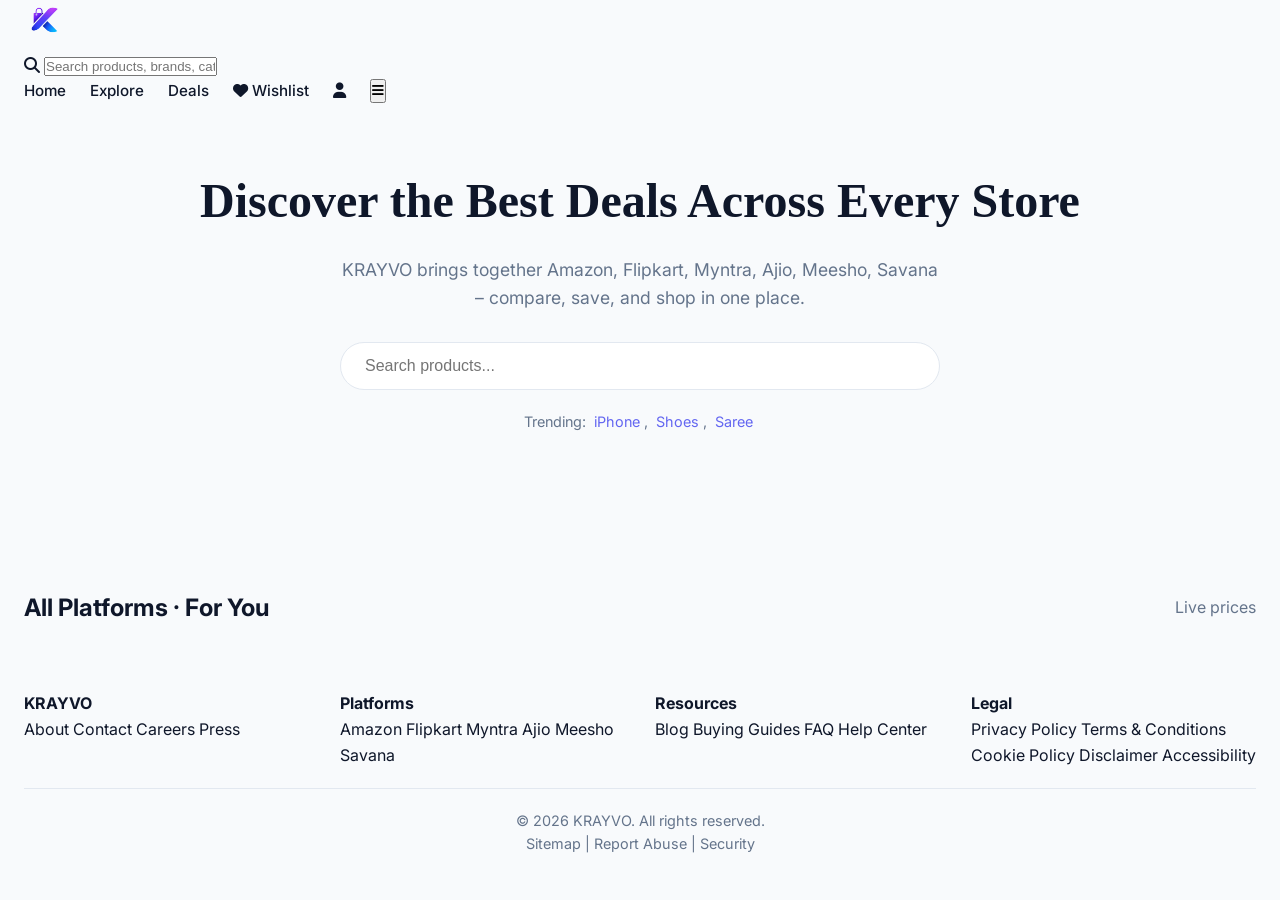
==== index.html @ 579f1875 "Update index.html" ====
<!DOCTYPE html>
<html lang="en">
<head>
  <meta charset="UTF-8">
  <meta name="viewport" content="width=device-width, initial-scale=1.0">
  <title>KRAYVO – Discover Across Marketplaces</title>
  <meta name="description" content="KRAYVO – Premium multi-platform shopping discovery. Compare prices from Amazon, Flipkart, Myntra, Ajio, Meesho, Savana and more.">
  
  <!-- Open Graph -->
  <meta property="og:title" content="KRAYVO – Discover Across Marketplaces">
  <meta property="og:description" content="Shop from top Indian platforms in one place. Find deals, compare, and save.">
  <meta property="og:image" content="https://your-github-username.github.io/krayvo/images/krayvo-logo.jpg">
  <meta property="og:url" content="https://your-github-username.github.io/krayvo/">
  <meta name="twitter:card" content="summary_large_image">

  <!-- Canonical -->
  <link rel="canonical" href="https://your-github-username.github.io/krayvo/">

  <!-- Schema.org JSON-LD -->
  <script type="application/ld+json">
  {
    "@context": "https://schema.org",
    "@type": "WebSite",
    "name": "KRAYVO",
    "url": "https://your-github-username.github.io/krayvo/",
    "potentialAction": {
      "@type": "SearchAction",
      "target": "https://your-github-username.github.io/krayvo/search?q={search_term_string}",
      "query-input": "required name=search_term_string"
    }
  }
  </script>
  <script type="application/ld+json">
  {
    "@context": "https://schema.org",
    "@type": "Organization",
    "name": "KRAYVO",
    "logo": "https://your-github-username.github.io/krayvo/images/krayvo-logo.png",
    "url": "https://your-github-username.github.io/krayvo/"
  }
  </script>

  <!-- Fonts & Icons -->
  <link rel="preconnect" href="https://fonts.googleapis.com">
  <link href="https://fonts.googleapis.com/css2?family=Inter:wght@300;400;500;600;700;800&display=swap" rel="stylesheet">
  <link rel="stylesheet" href="https://cdnjs.cloudflare.com/ajax/libs/font-awesome/6.4.0/css/all.min.css">
  
  <!-- Main CSS -->
  <link rel="stylesheet" href="css/style.css">
</head>
<body>

<header>
  <div class="container header-inner">
    <div class="logo">
      <a href="/"><img src="images/krayvo-logo.png" alt="KRAYVO" height="40"></a>
    </div>
    <div class="search-bar">
      <i class="fas fa-search"></i>
      <input type="text" id="globalSearch" placeholder="Search products, brands, categories..." oninput="handleSearch()">
    </div>
    <div class="nav-links">
      <a href="/">Home</a>
      <a href="explore.html">Explore</a>
      <a href="deals.html">Deals</a>
      <a href="wishlist.html"><i class="fas fa-heart"></i> Wishlist</a>
      <a href="profile.html"><i class="fas fa-user"></i></a>
      <button class="mobile-menu-btn"><i class="fas fa-bars"></i></button>
    </div>
  </div>
</header>

<main class="container">
  <!-- Hero -->
  <section class="hero">
    <h1>Discover the Best Deals Across Every Store</h1>
    <p>KRAYVO brings together Amazon, Flipkart, Myntra, Ajio, Meesho, Savana – compare, save, and shop in one place.</p>
    <div class="search-wrapper">
      <input type="text" id="heroSearch" placeholder="Search products..." oninput="document.getElementById('globalSearch').value=this.value; handleSearch();">
    </div>
    <div class="trending-searches">
      <span>Trending: </span>
      <a onclick="setSearch('iPhone')">iPhone</a>,
      <a onclick="setSearch('Shoes')">Shoes</a>,
      <a onclick="setSearch('Saree')">Saree</a>
    </div>
  </section>

  <!-- Filters -->
  <div class="filters-section">
    <div class="platform-filters" id="platformFilters"></div>
  </div>
  <div class="filters-section">
    <div class="category-filters" id="categoryFilters"></div>
  </div>

  <!-- Products Header -->
  <div style="display:flex; justify-content:space-between; align-items:center; margin-bottom:16px;">
    <h2 id="sectionTitle">All Platforms · For You</h2>
    <span style="color:var(--text-muted);">Live prices</span>
  </div>

  <!-- Content Area -->
  <div class="content-area">
    <div class="product-grid" id="productGrid"></div>
    <div id="platformDisplayContainer" style="display:none;"></div>
  </div>
</main>

<footer>
  <div class="container">
    <div class="footer-grid">
      <div>
        <h4>KRAYVO</h4>
        <a href="about.html">About</a>
        <a href="contact.html">Contact</a>
        <a href="careers.html">Careers</a>
        <a href="press.html">Press</a>
      </div>
      <div>
        <h4>Platforms</h4>
        <a href="https://amazon.in" target="_blank">Amazon</a>
        <a href="https://flipkart.com" target="_blank">Flipkart</a>
        <a href="https://myntra.com" target="_blank">Myntra</a>
        <a href="https://ajio.com" target="_blank">Ajio</a>
        <a href="https://meesho.com" target="_blank">Meesho</a>
        <a href="https://savana.com" target="_blank">Savana</a>
      </div>
      <div>
        <h4>Resources</h4>
        <a href="blog.html">Blog</a>
        <a href="guides.html">Buying Guides</a>
        <a href="faq.html">FAQ</a>
        <a href="help.html">Help Center</a>
      </div>
      <div>
        <h4>Legal</h4>
        <a href="privacy-policy.html">Privacy Policy</a>
        <a href="terms.html">Terms & Conditions</a>
        <a href="cookie-policy.html">Cookie Policy</a>
        <a href="disclaimer.html">Disclaimer</a>
        <a href="accessibility.html">Accessibility</a>
      </div>
    </div>
    <div class="footer-bottom">
      <p>© 2026 KRAYVO. All rights reserved.</p>
      <p>
        <a href="sitemap.html">Sitemap</a> |
        <a href="report-abuse.html">Report Abuse</a> |
        <a href="security.html">Security</a>
      </p>
    </div>
  </div>
</footer>

<script src="js/script.js"></script>
</body>
</html>
---- css/style.css ----
/* Modern CSS Reset & Theme Variables */
* { margin:0; padding:0; box-sizing:border-box; }
:root {
  --font-sans: 'Inter', sans-serif;
  --font-display: 'Playfair Display', serif;
  --primary: #6366f1;
  --primary-dark: #4f46e5;
  --bg: #f8fafc;
  --card: #ffffff;
  --text: #0f172a;
  --text-muted: #64748b;
  --border: #e2e8f0;
  --success: #10b981;
  --danger: #ef4444;
  --radius: 20px;
  --shadow: 0 4px 20px rgba(0,0,0,0.05);
  --glass-bg: rgba(255,255,255,0.7);
  --glass-border: rgba(255,255,255,0.3);
  --transition: all 0.3s ease;
}
[data-theme="dark"] {
  --bg: #0f172a;
  --card: #1e293b;
  --text: #f1f5f9;
  --text-muted: #94a3b8;
  --border: #334155;
  --shadow: 0 4px 20px rgba(0,0,0,0.3);
  --glass-bg: rgba(30,41,59,0.7);
  --glass-border: rgba(51,65,85,0.5);
}
body {
  font-family: var(--font-sans);
  background: var(--bg);
  color: var(--text);
  transition: var(--transition);
  line-height: 1.6;
  -webkit-font-smoothing: antialiased;
}
.container { max-width: 1400px; margin: 0 auto; padding: 0 24px; }
a { color: inherit; text-decoration: none; }
/* ========== NAVBAR ========== */
.navbar {
  background: var(--glass-bg);
  backdrop-filter: blur(12px);
  -webkit-backdrop-filter: blur(12px);
  border-bottom: 1px solid var(--glass-border);
  position: sticky; top: 0; z-index: 100;
  transition: var(--transition);
}
.nav-inner {
  display: flex; align-items: center; justify-content: space-between;
  padding: 12px 0;
}
.logo {
  font-family: var(--font-display);
  font-size: 1.8rem; font-weight: 700;
  color: var(--primary); text-decoration: none;
  letter-spacing: -0.5px;
}
.nav-links { display: flex; gap: 24px; }
.nav-links a {
  text-decoration: none; color: var(--text);
  font-weight: 500; transition: color 0.2s;
  font-size: 0.95rem;
}
.nav-links a:hover { color: var(--primary); }
.nav-icons { display: flex; gap: 12px; align-items: center; }
.theme-toggle, .menu-toggle {
  background: none; border: none; font-size: 1.2rem; cursor: pointer;
  color: var(--text); padding: 6px;
  border-radius: 8px; transition: var(--transition);
}
.theme-toggle:hover, .menu-toggle:hover { background: var(--border); }
.badge {
  background: var(--danger); color: white;
  border-radius: 20px; padding: 2px 6px; font-size: 0.65rem;
  position: relative; top: -8px; left: -4px;
}
/* Mobile Menu */
.menu-toggle { display: none; }
@media (max-width: 768px) {
  .nav-links {
    display: none; position: absolute; top: 100%; left: 0; right: 0;
    background: var(--card); flex-direction: column; padding: 20px;
    border-bottom: 1px solid var(--border);
  }
  .nav-links.open { display: flex; }
  .menu-toggle { display: block; }
}
/* ========== FOOTER ========== */
.site-footer {
  background: var(--card); border-top: 1px solid var(--border);
  padding: 40px 0 20px; margin-top: 60px;
}
.footer-grid {
  display: grid; grid-template-columns: repeat(auto-fit, minmax(200px, 1fr));
  gap: 30px; margin-bottom: 20px;
}
.footer-col h4 { margin-bottom: 12px; font-family: var(--font-display); font-weight: 600; }
.footer-col a { display: block; color: var(--text-muted); text-decoration: none; margin: 6px 0; transition: color 0.2s; }
.footer-col a:hover { color: var(--primary); }
.social-icons { display: flex; gap: 12px; }
.social-icons a { font-size: 1.2rem; color: var(--text-muted); transition: color 0.2s; }
.social-icons a:hover { color: var(--primary); }
.footer-bottom { text-align: center; color: var(--text-muted); padding-top: 20px; border-top: 1px solid var(--border); font-size: 0.9rem; }
/* ========== BUTTONS ========== */
.btn {
  display: inline-block; padding: 10px 24px; border-radius: 40px;
  font-weight: 600; text-decoration: none; border: none; cursor: pointer;
  transition: var(--transition); font-size: 0.95rem;
}
.btn-primary { background: var(--primary); color: white; }
.btn-primary:hover { background: var(--primary-dark); transform: translateY(-2px); box-shadow: 0 8px 20px rgba(99,102,241,0.3); }
.btn-outline { background: transparent; border: 1px solid var(--border); color: var(--text); }
.btn-outline:hover { border-color: var(--primary); color: var(--primary); }
.btn-sm { padding: 6px 16px; font-size: 0.85rem; }
/* ========== CARDS ========== */
.card {
  background: var(--glass-bg);
  backdrop-filter: blur(12px);
  border: 1px solid var(--glass-border);
  border-radius: var(--radius);
  padding: 24px;
  transition: var(--transition);
  box-shadow: var(--shadow);
}
.card:hover { transform: translateY(-4px); box-shadow: 0 12px 30px rgba(0,0,0,0.1); }
/* ========== PRODUCT GRID ========== */
.product-grid {
  display: grid;
  grid-template-columns: repeat(auto-fill, minmax(280px, 1fr));
  gap: 24px;
  margin: 24px 0 40px;
}
.product-card { position: relative; overflow: hidden; }
.product-card .product-img {
  position: relative;
  height: 220px;
  background: var(--bg);
  display: flex; align-items: center; justify-content: center;
  border-radius: var(--radius) var(--radius) 0 0;
  overflow: hidden;
}
.product-card .product-img img {
  width: 100%; height: 100%; object-fit: cover;
  transition: transform 0.3s;
}
.product-card:hover .product-img img { transform: scale(1.05); }
.platform-badge {
  position: absolute; top: 10px; left: 10px;
  background: rgba(0,0,0,0.7); color: white;
  padding: 4px 10px; border-radius: 20px;
  font-size: 0.7rem; font-weight: 600;
  display: flex; align-items: center; gap: 4px;
}
.wishlist-btn {
  position: absolute; top: 10px; right: 10px;
  background: var(--card); border-radius: 50%;
  width: 34px; height: 34px; border: none;
  display: flex; align-items: center; justify-content: center;
  cursor: pointer; color: var(--text-muted);
  transition: var(--transition);
}
.wishlist-btn:hover { background: #fee2e2; color: var(--danger); }
.product-info { padding: 14px; }
.product-info .brand { font-size: 0.7rem; color: var(--text-muted); text-transform: uppercase; }
.product-info .name {
  font-weight: 600; font-size: 1rem; margin: 6px 0;
  display: -webkit-box; -webkit-line-clamp: 2; -webkit-box-orient: vertical; overflow: hidden;
}
.price-row { display: flex; align-items: center; flex-wrap: wrap; gap: 8px; margin: 10px 0; }
.old-price { text-decoration: line-through; font-size: 0.85rem; color: var(--text-muted); }
.price { font-weight: 800; font-size: 1.2rem; color: var(--primary); }
.discount { background: var(--success); color: white; padding: 2px 8px; border-radius: 20px; font-size: 0.7rem; font-weight: 600; }
/* ========== FILTERS ========== */
.filters-section { margin: 30px 0 20px; }
.platform-filters, .category-filters {
  display: flex; flex-wrap: nowrap; overflow-x: auto;
  gap: 12px; margin-bottom: 16px; padding-bottom: 8px;
}
.filter-btn {
  flex: 0 0 auto;
  padding: 10px 24px;
  border-radius: 40px;
  background: var(--card);
  border: 1px solid var(--border);
  font-weight: 600;
  cursor: pointer;
  transition: var(--transition);
  display: flex; align-items: center; gap: 8px; white-space: nowrap;
  font-size: 0.9rem;
}
.filter-btn.active { background: var(--primary); color: white; border-color: var(--primary); }
.filter-btn:hover { border-color: var(--primary); }
/* ========== HERO ========== */
.hero { padding: 60px 0; text-align: center; }
.hero h1 { font-family: var(--font-display); font-size: 3rem; font-weight: 700; margin-bottom: 16px; }
.hero p { color: var(--text-muted); max-width: 600px; margin: 0 auto 30px; font-size: 1.1rem; }
.search-wrapper { max-width: 600px; margin: 0 auto; }
.search-wrapper input {
  width: 100%; padding: 14px 24px; border-radius: 60px;
  border: 1px solid var(--border); background: var(--card);
  color: var(--text); font-size: 1rem;
  outline: none; transition: var(--transition);
}
.search-wrapper input:focus { border-color: var(--primary); box-shadow: 0 0 0 3px rgba(99,102,241,0.2); }
.trending-searches { margin-top: 20px; color: var(--text-muted); font-size: 0.9rem; }
.trending-searches a { color: var(--primary); margin: 0 4px; cursor: pointer; }
.trending-searches a:hover { text-decoration: underline; }
/* ========== PAGE CONTENT (About, Privacy etc.) ========== */
.page-content { padding: 60px 0; }
.page-content h1 { font-family: var(--font-display); font-size: 2.5rem; margin-bottom: 20px; }
.page-content h2 { font-size: 1.5rem; margin: 30px 0 10px; }
.page-content p, .page-content li { color: var(--text-muted); margin-bottom: 12px; font-size: 1rem; line-height: 1.8; }
/* ========== TOAST ========== */
.toast {
  position: fixed; bottom: 20px; right: 20px;
  background: var(--success); color: white;
  padding: 12px 20px; border-radius: 40px;
  z-index: 1100; font-weight: 500;
  box-shadow: 0 8px 20px rgba(0,0,0,0.2);
  animation: slideUp 0.3s ease;
}
.toast-error { background: var(--danger); }
@keyframes slideUp { from { transform: translateY(20px); opacity:0; } to { transform: translateY(0); opacity:1; } }
/* ========== CART SPECIFIC ========== */
.cart-item {
  background: var(--card); border-radius: 16px; padding: 20px;
  border: 1px solid var(--border); margin-bottom: 16px;
  display: flex; align-items: center; gap: 20px; flex-wrap: wrap;
}
.cart-item img { width: 100px; height: 100px; object-fit: cover; border-radius: 12px; background: var(--bg); }
.cart-item .item-details { flex: 1; }
.cart-item .item-name { font-weight: 600; font-size: 1.1rem; }
.cart-item .item-price { font-weight: 700; color: var(--primary); }
.remove-btn {
  background: var(--danger); color: white; border: none;
  padding: 8px 16px; border-radius: 20px; cursor: pointer; font-weight: 500;
}
.empty-cart { text-align: center; padding: 50px; color: var(--text-muted); font-size: 1.2rem; }
.cart-summary { background: var(--card); border-radius: 16px; padding: 24px; border: 1px solid var(--border); margin-top: 24px; }
.checkout-btn { width: 100%; margin-top: 16px; }
/* ========== ADMIN PANEL ========== */
.admin-container { max-width: 1200px; margin: 0 auto; padding: 24px; }
.login-container { max-width: 400px; margin: 80px auto; text-align: center; }
/* ... (admin specific styles) */
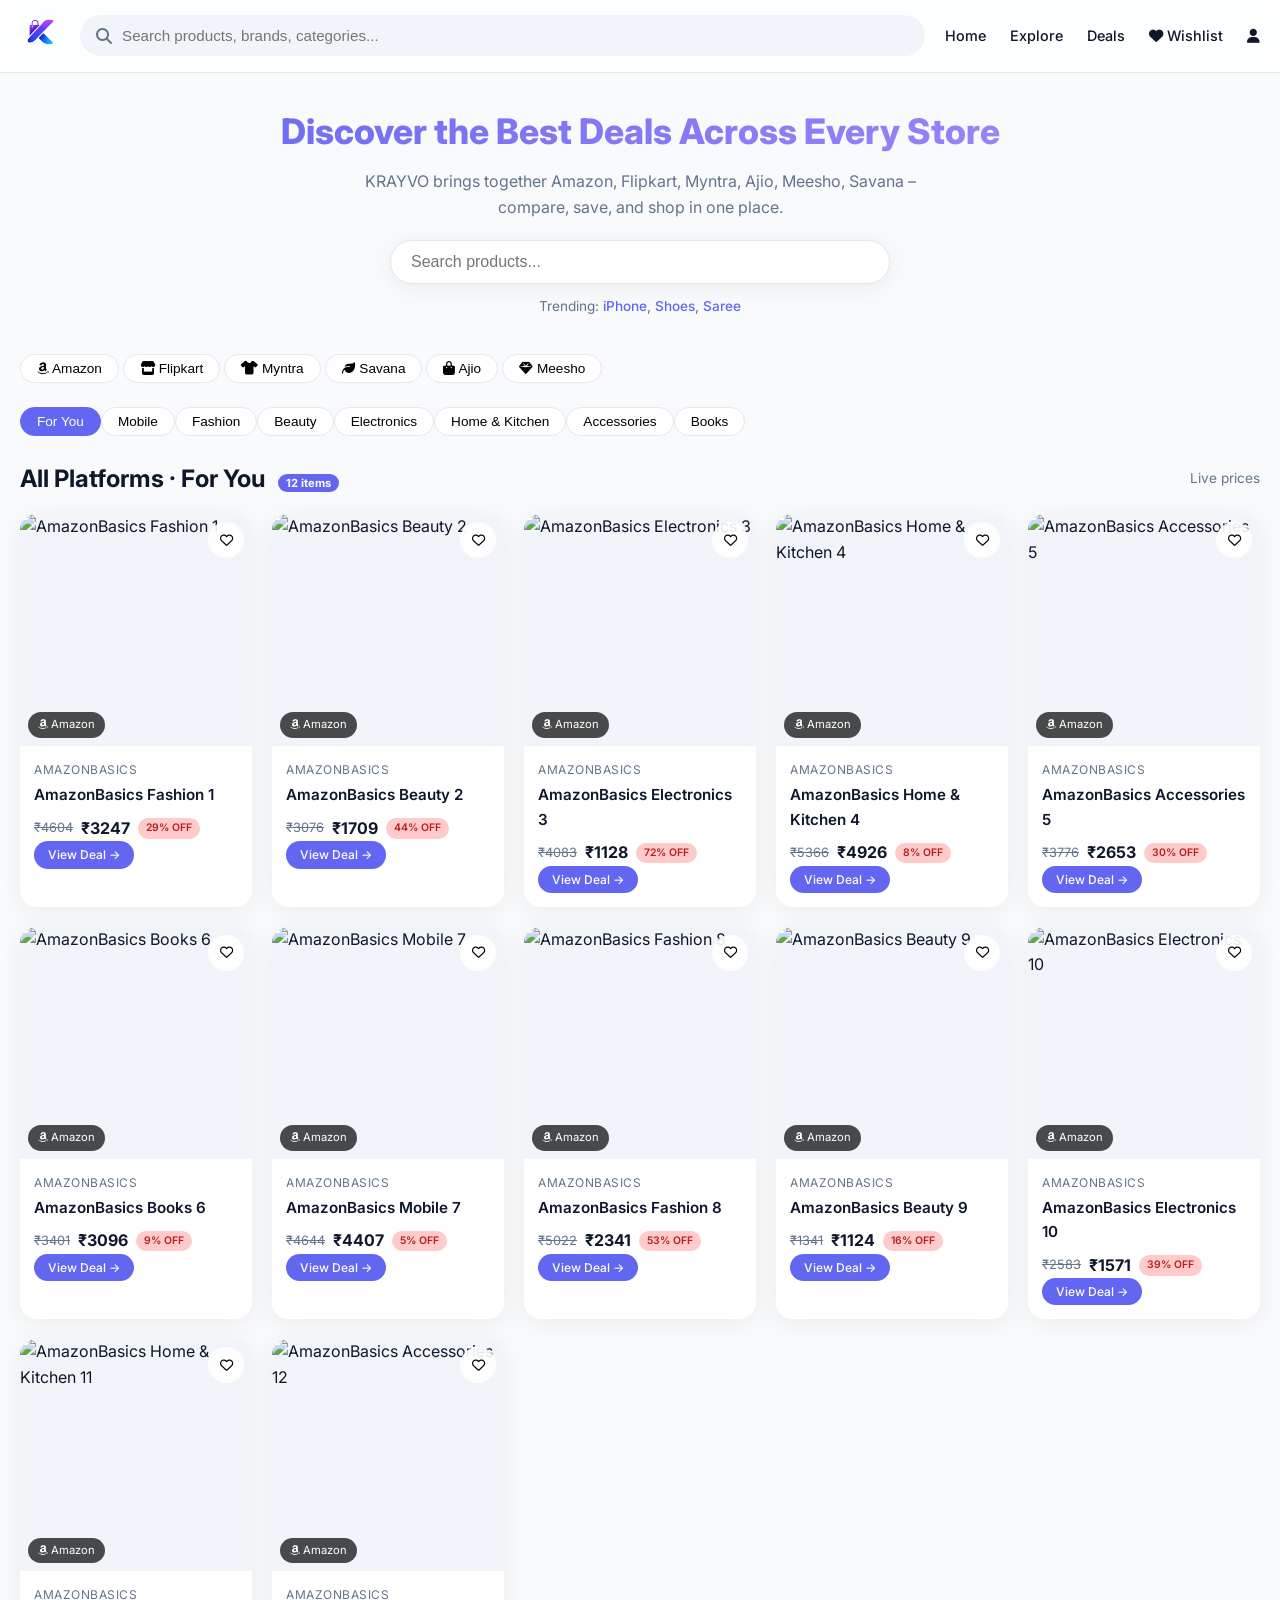
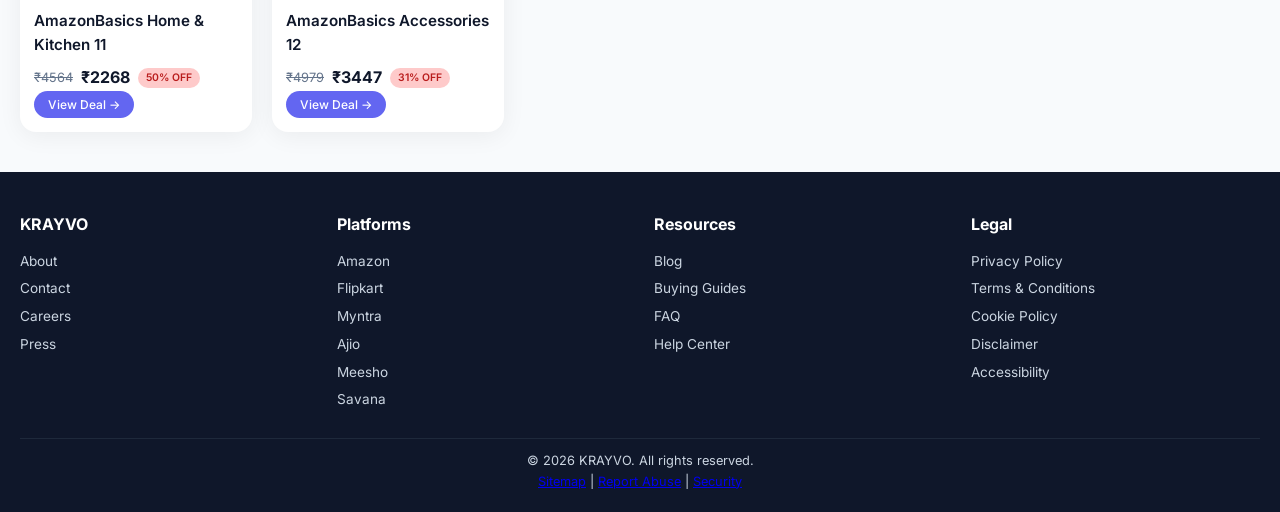
==== commit 488aabe2: "Update index.html" ====
--- a/index.html
+++ b/index.html
@@ -1,31 +1,25 @@
 <!DOCTYPE html>
-<html lang="en">
+<html lang="en" data-theme="light">
 <head>
   <meta charset="UTF-8">
-  <meta name="viewport" content="width=device-width, initial-scale=1.0">
+  <meta name="viewport" content="width=device-width, initial-scale=1.0, maximum-scale=5.0">
   <title>KRAYVO – Discover Across Marketplaces</title>
   <meta name="description" content="KRAYVO – Premium multi-platform shopping discovery. Compare prices from Amazon, Flipkart, Myntra, Ajio, Meesho, Savana and more.">
-  
-  <!-- Open Graph -->
   <meta property="og:title" content="KRAYVO – Discover Across Marketplaces">
   <meta property="og:description" content="Shop from top Indian platforms in one place. Find deals, compare, and save.">
-  <meta property="og:image" content="https://your-github-username.github.io/krayvo/images/krayvo-logo.jpg">
-  <meta property="og:url" content="https://your-github-username.github.io/krayvo/">
+  <meta property="og:image" content="https://bibekpatra307-bot.github.io/Krayvo/images/og-image.jpg">
   <meta name="twitter:card" content="summary_large_image">
-
-  <!-- Canonical -->
-  <link rel="canonical" href="https://your-github-username.github.io/krayvo/">
-
-  <!-- Schema.org JSON-LD -->
+  <link rel="canonical" href="https://bibekpatra307-bot.github.io/Krayvo/">
+  <!-- JSON-LD -->
   <script type="application/ld+json">
   {
     "@context": "https://schema.org",
     "@type": "WebSite",
     "name": "KRAYVO",
-    "url": "https://your-github-username.github.io/krayvo/",
+    "url": "https://bibekpatra307-bot.github.io/Krayvo/",
     "potentialAction": {
       "@type": "SearchAction",
-      "target": "https://your-github-username.github.io/krayvo/search?q={search_term_string}",
+      "target": "https://bibekpatra307-bot.github.io/Krayvo/search?q={search_term_string}",
       "query-input": "required name=search_term_string"
     }
   }
@@ -35,17 +29,13 @@
     "@context": "https://schema.org",
     "@type": "Organization",
     "name": "KRAYVO",
-    "logo": "https://your-github-username.github.io/krayvo/images/krayvo-logo.png",
-    "url": "https://your-github-username.github.io/krayvo/"
+    "logo": "https://bibekpatra307-bot.github.io/Krayvo/images/krayvo-logo.png",
+    "url": "https://bibekpatra307-bot.github.io/Krayvo/"
   }
   </script>
-
-  <!-- Fonts & Icons -->
   <link rel="preconnect" href="https://fonts.googleapis.com">
   <link href="https://fonts.googleapis.com/css2?family=Inter:wght@300;400;500;600;700;800&display=swap" rel="stylesheet">
   <link rel="stylesheet" href="https://cdnjs.cloudflare.com/ajax/libs/font-awesome/6.4.0/css/all.min.css">
-  
-  <!-- Main CSS -->
   <link rel="stylesheet" href="css/style.css">
 </head>
 <body>
@@ -71,7 +61,7 @@
 </header>
 
 <main class="container">
-  <!-- Hero -->
+  <!-- Hero – compact -->
   <section class="hero">
     <h1>Discover the Best Deals Across Every Store</h1>
     <p>KRAYVO brings together Amazon, Flipkart, Myntra, Ajio, Meesho, Savana – compare, save, and shop in one place.</p>
@@ -95,9 +85,9 @@
   </div>
 
   <!-- Products Header -->
-  <div style="display:flex; justify-content:space-between; align-items:center; margin-bottom:16px;">
+  <div style="display:flex; justify-content:space-between; align-items:center; margin-bottom:12px;">
     <h2 id="sectionTitle">All Platforms · For You</h2>
-    <span style="color:var(--text-muted);">Live prices</span>
+    <span style="color:var(--text-muted); font-size:0.85rem;">Live prices</span>
   </div>
 
   <!-- Content Area -->
@@ -129,9 +119,9 @@
       <div>
         <h4>Resources</h4>
         <a href="blog.html">Blog</a>
-        <a href="guides.html">Buying Guides</a>
+        <a href="buying-guides.html">Buying Guides</a>
         <a href="faq.html">FAQ</a>
-        <a href="help.html">Help Center</a>
+        <a href="help-center.html">Help Center</a>
       </div>
       <div>
         <h4>Legal</h4>
--- a/css/style.css
+++ b/css/style.css
@@ -1,246 +1,341 @@
-/* Modern CSS Reset & Theme Variables */
-* { margin:0; padding:0; box-sizing:border-box; }
+/* ===== css/style.css ===== */
 :root {
-  --font-sans: 'Inter', sans-serif;
-  --font-display: 'Playfair Display', serif;
   --primary: #6366f1;
-  --primary-dark: #4f46e5;
+  --primary-light: #818cf8;
   --bg: #f8fafc;
   --card: #ffffff;
   --text: #0f172a;
   --text-muted: #64748b;
   --border: #e2e8f0;
-  --success: #10b981;
-  --danger: #ef4444;
-  --radius: 20px;
-  --shadow: 0 4px 20px rgba(0,0,0,0.05);
-  --glass-bg: rgba(255,255,255,0.7);
-  --glass-border: rgba(255,255,255,0.3);
-  --transition: all 0.3s ease;
-}
-[data-theme="dark"] {
-  --bg: #0f172a;
-  --card: #1e293b;
-  --text: #f1f5f9;
-  --text-muted: #94a3b8;
-  --border: #334155;
-  --shadow: 0 4px 20px rgba(0,0,0,0.3);
-  --glass-bg: rgba(30,41,59,0.7);
-  --glass-border: rgba(51,65,85,0.5);
-}
+  --shadow: 0 4px 24px rgba(0,0,0,0.06);
+  --radius: 16px;
+  --transition: all 0.25s ease;
+}
+
+* { margin:0; padding:0; box-sizing:border-box; }
 body {
-  font-family: var(--font-sans);
+  font-family: 'Inter', -apple-system, sans-serif;
   background: var(--bg);
   color: var(--text);
-  transition: var(--transition);
   line-height: 1.6;
-  -webkit-font-smoothing: antialiased;
-}
-.container { max-width: 1400px; margin: 0 auto; padding: 0 24px; }
-a { color: inherit; text-decoration: none; }
-/* ========== NAVBAR ========== */
-.navbar {
-  background: var(--glass-bg);
+  scroll-behavior: smooth;
+}
+.container { max-width:1280px; margin:0 auto; padding:0 20px; }
+
+/* Header */
+header {
+  background: rgba(255,255,255,0.85);
   backdrop-filter: blur(12px);
   -webkit-backdrop-filter: blur(12px);
-  border-bottom: 1px solid var(--glass-border);
-  position: sticky; top: 0; z-index: 100;
+  border-bottom: 1px solid var(--border);
+  padding: 12px 0;
+  position: sticky;
+  top:0;
+  z-index:100;
+}
+.header-inner {
+  display: flex;
+  align-items: center;
+  justify-content: space-between;
+  gap:20px;
+  flex-wrap: wrap;
+}
+.logo img { height:40px; width:auto; }
+.search-bar {
+  flex:1 1 300px;
+  display: flex;
+  background: #f1f5f9;
+  border-radius:40px;
+  padding:6px 16px;    /* reduced padding */
+  align-items:center;
   transition: var(--transition);
 }
-.nav-inner {
-  display: flex; align-items: center; justify-content: space-between;
-  padding: 12px 0;
-}
-.logo {
-  font-family: var(--font-display);
-  font-size: 1.8rem; font-weight: 700;
-  color: var(--primary); text-decoration: none;
-  letter-spacing: -0.5px;
-}
-.nav-links { display: flex; gap: 24px; }
+.search-bar:focus-within { background:#fff; box-shadow:0 0 0 3px var(--primary-light); }
+.search-bar input {
+  border:none;
+  background:transparent;
+  width:100%;
+  padding:6px 10px;     /* reduced */
+  font-size:0.95rem;
+  outline:none;
+}
+.search-bar i { color:var(--text-muted); }
+.nav-links {
+  display:flex;
+  align-items:center;
+  gap:24px;
+}
 .nav-links a {
-  text-decoration: none; color: var(--text);
-  font-weight: 500; transition: color 0.2s;
-  font-size: 0.95rem;
-}
-.nav-links a:hover { color: var(--primary); }
-.nav-icons { display: flex; gap: 12px; align-items: center; }
-.theme-toggle, .menu-toggle {
-  background: none; border: none; font-size: 1.2rem; cursor: pointer;
-  color: var(--text); padding: 6px;
-  border-radius: 8px; transition: var(--transition);
-}
-.theme-toggle:hover, .menu-toggle:hover { background: var(--border); }
-.badge {
-  background: var(--danger); color: white;
-  border-radius: 20px; padding: 2px 6px; font-size: 0.65rem;
-  position: relative; top: -8px; left: -4px;
-}
-/* Mobile Menu */
-.menu-toggle { display: none; }
-@media (max-width: 768px) {
+  text-decoration:none;
+  color:var(--text);
+  font-weight:500;
+  font-size:0.9rem;
+  transition:var(--transition);
+}
+.nav-links a:hover { color:var(--primary); }
+.mobile-menu-btn {
+  display:none;
+  background:none;
+  border:none;
+  font-size:1.5rem;
+  cursor:pointer;
+}
+
+/* Hero – compact */
+.hero {
+  padding:30px 0 20px;   /* reduced */
+  text-align:center;
+}
+.hero h1 {
+  font-size:2.2rem;      /* smaller */
+  font-weight:800;
+  background: linear-gradient(135deg, var(--primary), #a78bfa);
+  -webkit-background-clip:text;
+  -webkit-text-fill-color:transparent;
+  margin-bottom:10px;
+}
+.hero p {
+  font-size:1rem;
+  color:var(--text-muted);
+  max-width:600px;
+  margin:0 auto 20px;
+}
+.search-wrapper {
+  max-width:500px;       /* narrower */
+  margin:0 auto;
+}
+.search-wrapper input {
+  width:100%;
+  padding:12px 20px;
+  border-radius:60px;
+  border:1px solid var(--border);
+  font-size:1rem;
+  background:#fff;
+  box-shadow:var(--shadow);
+  transition:var(--transition);
+}
+.search-wrapper input:focus {
+  outline:none;
+  border-color:var(--primary);
+  box-shadow:0 0 0 4px rgba(99,102,241,0.15);
+}
+.trending-searches {
+  margin-top:12px;
+  font-size:0.85rem;
+  color:var(--text-muted);
+}
+.trending-searches a {
+  color:var(--primary);
+  cursor:pointer;
+  font-weight:500;
+}
+.trending-searches a:hover { text-decoration:underline; }
+
+/* Filters */
+.filters-section {
+  display:flex;
+  flex-wrap:wrap;
+  gap:12px;
+  margin:16px 0;        /* reduced */
+  overflow-x:auto;
+  padding-bottom:8px;
+}
+.filter-btn {
+  background:#fff;
+  border:1px solid var(--border);
+  padding:6px 16px;      /* smaller */
+  border-radius:40px;
+  font-size:0.85rem;
+  font-weight:500;
+  cursor:pointer;
+  transition:var(--transition);
+  white-space:nowrap;
+}
+.filter-btn:hover {
+  border-color:var(--primary);
+  background:var(--primary);
+  color:#fff;
+}
+.filter-btn.active {
+  background:var(--primary);
+  color:#fff;
+  border-color:var(--primary);
+}
+.filter-btn.active-platform {
+  border:2px solid var(--primary);
+  box-shadow:0 0 0 3px rgba(99,102,241,0.25);
+}
+
+/* Product Grid */
+.product-grid {
+  display:grid;
+  grid-template-columns:repeat(auto-fill, minmax(200px,1fr));
+  gap:20px;
+  margin:16px 0;
+}
+.product-card {
+  background:#fff;
+  border-radius:var(--radius);
+  overflow:hidden;
+  box-shadow:var(--shadow);
+  transition:var(--transition);
+}
+.product-card:hover {
+  transform:translateY(-6px);
+  box-shadow:0 12px 40px rgba(0,0,0,0.08);
+}
+.product-img {
+  position:relative;
+  padding-top:100%;
+  background:#f1f5f9;
+}
+.product-img img {
+  position:absolute;
+  top:0; left:0;
+  width:100%; height:100%;
+  object-fit:cover;
+}
+.platform-badge {
+  position:absolute;
+  bottom:8px; left:8px;
+  background:rgba(0,0,0,0.7);
+  color:#fff;
+  padding:4px 10px;
+  border-radius:20px;
+  font-size:0.7rem;
+  backdrop-filter:blur(4px);
+}
+.wishlist-btn {
+  position:absolute;
+  top:8px; right:8px;
+  background:rgba(255,255,255,0.9);
+  border:none;
+  border-radius:50%;
+  width:36px; height:36px;
+  cursor:pointer;
+  transition:var(--transition);
+}
+.wishlist-btn:hover { background:#fff; transform:scale(1.1); }
+.product-info {
+  padding:14px;
+}
+.brand {
+  font-size:0.75rem;
+  color:var(--text-muted);
+  text-transform:uppercase;
+  letter-spacing:0.5px;
+}
+.name {
+  font-weight:600;
+  font-size:0.95rem;
+  margin:4px 0 8px;
+  display:-webkit-box;
+  -webkit-line-clamp:2;
+  -webkit-box-orient:vertical;
+  overflow:hidden;
+}
+.price-row {
+  display:flex;
+  align-items:center;
+  gap:8px;
+  flex-wrap:wrap;
+}
+.price { font-weight:700; font-size:1rem; }
+.old-price {
+  text-decoration:line-through;
+  color:var(--text-muted);
+  font-size:0.8rem;
+}
+.discount {
+  background:#fecaca;
+  color:#b91c1c;
+  padding:2px 8px;
+  border-radius:12px;
+  font-size:0.65rem;
+  font-weight:600;
+}
+.btn {
+  display:inline-block;
+  padding:6px 18px;
+  border-radius:40px;
+  background:var(--primary);
+  color:#fff;
+  border:none;
+  cursor:pointer;
+  font-weight:500;
+  transition:var(--transition);
+  text-decoration:none;
+  font-size:0.85rem;
+}
+.btn:hover {
+  background:var(--primary-light);
+  transform:scale(1.02);
+}
+.btn-sm { padding:4px 14px; font-size:0.75rem; }
+
+/* Platform Display */
+.platform-display {
+  display:none;
+  width:100%;
+  background:transparent;
+  margin:12px 0;
+}
+.platform-display.active { display:block; }
+.platform-display iframe {
+  width:100%;
+  height:600px;
+  border:none;
+}
+.platform-display .poster-mock {
+  cursor:pointer;
+  width:100%;
+}
+@media (max-width:640px) {
+  .platform-display iframe { height:400px; }
+}
+
+/* Footer */
+footer {
+  background:#0f172a;
+  color:#cbd5e1;
+  padding:40px 0 20px;
+  margin-top:40px;
+}
+.footer-grid {
+  display:grid;
+  grid-template-columns:repeat(auto-fit, minmax(150px,1fr));
+  gap:28px;
+}
+.footer-grid h4 { color:#fff; margin-bottom:10px; font-size:1rem; }
+.footer-grid a {
+  display:block;
+  color:#cbd5e1;
+  text-decoration:none;
+  font-size:0.85rem;
+  padding:3px 0;
+  transition:var(--transition);
+}
+.footer-grid a:hover { color:#fff; }
+.footer-bottom {
+  border-top:1px solid #1e293b;
+  margin-top:24px;
+  padding-top:12px;
+  text-align:center;
+  font-size:0.8rem;
+}
+
+/* Responsive */
+@media (max-width:768px) {
+  .mobile-menu-btn { display:block; }
   .nav-links {
-    display: none; position: absolute; top: 100%; left: 0; right: 0;
-    background: var(--card); flex-direction: column; padding: 20px;
-    border-bottom: 1px solid var(--border);
+    display:none;
+    flex-direction:column;
+    width:100%;
+    gap:12px;
+    padding:16px 0;
   }
-  .nav-links.open { display: flex; }
-  .menu-toggle { display: block; }
-}
-/* ========== FOOTER ========== */
-.site-footer {
-  background: var(--card); border-top: 1px solid var(--border);
-  padding: 40px 0 20px; margin-top: 60px;
-}
-.footer-grid {
-  display: grid; grid-template-columns: repeat(auto-fit, minmax(200px, 1fr));
-  gap: 30px; margin-bottom: 20px;
-}
-.footer-col h4 { margin-bottom: 12px; font-family: var(--font-display); font-weight: 600; }
-.footer-col a { display: block; color: var(--text-muted); text-decoration: none; margin: 6px 0; transition: color 0.2s; }
-.footer-col a:hover { color: var(--primary); }
-.social-icons { display: flex; gap: 12px; }
-.social-icons a { font-size: 1.2rem; color: var(--text-muted); transition: color 0.2s; }
-.social-icons a:hover { color: var(--primary); }
-.footer-bottom { text-align: center; color: var(--text-muted); padding-top: 20px; border-top: 1px solid var(--border); font-size: 0.9rem; }
-/* ========== BUTTONS ========== */
-.btn {
-  display: inline-block; padding: 10px 24px; border-radius: 40px;
-  font-weight: 600; text-decoration: none; border: none; cursor: pointer;
-  transition: var(--transition); font-size: 0.95rem;
-}
-.btn-primary { background: var(--primary); color: white; }
-.btn-primary:hover { background: var(--primary-dark); transform: translateY(-2px); box-shadow: 0 8px 20px rgba(99,102,241,0.3); }
-.btn-outline { background: transparent; border: 1px solid var(--border); color: var(--text); }
-.btn-outline:hover { border-color: var(--primary); color: var(--primary); }
-.btn-sm { padding: 6px 16px; font-size: 0.85rem; }
-/* ========== CARDS ========== */
-.card {
-  background: var(--glass-bg);
-  backdrop-filter: blur(12px);
-  border: 1px solid var(--glass-border);
-  border-radius: var(--radius);
-  padding: 24px;
-  transition: var(--transition);
-  box-shadow: var(--shadow);
-}
-.card:hover { transform: translateY(-4px); box-shadow: 0 12px 30px rgba(0,0,0,0.1); }
-/* ========== PRODUCT GRID ========== */
-.product-grid {
-  display: grid;
-  grid-template-columns: repeat(auto-fill, minmax(280px, 1fr));
-  gap: 24px;
-  margin: 24px 0 40px;
-}
-.product-card { position: relative; overflow: hidden; }
-.product-card .product-img {
-  position: relative;
-  height: 220px;
-  background: var(--bg);
-  display: flex; align-items: center; justify-content: center;
-  border-radius: var(--radius) var(--radius) 0 0;
-  overflow: hidden;
-}
-.product-card .product-img img {
-  width: 100%; height: 100%; object-fit: cover;
-  transition: transform 0.3s;
-}
-.product-card:hover .product-img img { transform: scale(1.05); }
-.platform-badge {
-  position: absolute; top: 10px; left: 10px;
-  background: rgba(0,0,0,0.7); color: white;
-  padding: 4px 10px; border-radius: 20px;
-  font-size: 0.7rem; font-weight: 600;
-  display: flex; align-items: center; gap: 4px;
-}
-.wishlist-btn {
-  position: absolute; top: 10px; right: 10px;
-  background: var(--card); border-radius: 50%;
-  width: 34px; height: 34px; border: none;
-  display: flex; align-items: center; justify-content: center;
-  cursor: pointer; color: var(--text-muted);
-  transition: var(--transition);
-}
-.wishlist-btn:hover { background: #fee2e2; color: var(--danger); }
-.product-info { padding: 14px; }
-.product-info .brand { font-size: 0.7rem; color: var(--text-muted); text-transform: uppercase; }
-.product-info .name {
-  font-weight: 600; font-size: 1rem; margin: 6px 0;
-  display: -webkit-box; -webkit-line-clamp: 2; -webkit-box-orient: vertical; overflow: hidden;
-}
-.price-row { display: flex; align-items: center; flex-wrap: wrap; gap: 8px; margin: 10px 0; }
-.old-price { text-decoration: line-through; font-size: 0.85rem; color: var(--text-muted); }
-.price { font-weight: 800; font-size: 1.2rem; color: var(--primary); }
-.discount { background: var(--success); color: white; padding: 2px 8px; border-radius: 20px; font-size: 0.7rem; font-weight: 600; }
-/* ========== FILTERS ========== */
-.filters-section { margin: 30px 0 20px; }
-.platform-filters, .category-filters {
-  display: flex; flex-wrap: nowrap; overflow-x: auto;
-  gap: 12px; margin-bottom: 16px; padding-bottom: 8px;
-}
-.filter-btn {
-  flex: 0 0 auto;
-  padding: 10px 24px;
-  border-radius: 40px;
-  background: var(--card);
-  border: 1px solid var(--border);
-  font-weight: 600;
-  cursor: pointer;
-  transition: var(--transition);
-  display: flex; align-items: center; gap: 8px; white-space: nowrap;
-  font-size: 0.9rem;
-}
-.filter-btn.active { background: var(--primary); color: white; border-color: var(--primary); }
-.filter-btn:hover { border-color: var(--primary); }
-/* ========== HERO ========== */
-.hero { padding: 60px 0; text-align: center; }
-.hero h1 { font-family: var(--font-display); font-size: 3rem; font-weight: 700; margin-bottom: 16px; }
-.hero p { color: var(--text-muted); max-width: 600px; margin: 0 auto 30px; font-size: 1.1rem; }
-.search-wrapper { max-width: 600px; margin: 0 auto; }
-.search-wrapper input {
-  width: 100%; padding: 14px 24px; border-radius: 60px;
-  border: 1px solid var(--border); background: var(--card);
-  color: var(--text); font-size: 1rem;
-  outline: none; transition: var(--transition);
-}
-.search-wrapper input:focus { border-color: var(--primary); box-shadow: 0 0 0 3px rgba(99,102,241,0.2); }
-.trending-searches { margin-top: 20px; color: var(--text-muted); font-size: 0.9rem; }
-.trending-searches a { color: var(--primary); margin: 0 4px; cursor: pointer; }
-.trending-searches a:hover { text-decoration: underline; }
-/* ========== PAGE CONTENT (About, Privacy etc.) ========== */
-.page-content { padding: 60px 0; }
-.page-content h1 { font-family: var(--font-display); font-size: 2.5rem; margin-bottom: 20px; }
-.page-content h2 { font-size: 1.5rem; margin: 30px 0 10px; }
-.page-content p, .page-content li { color: var(--text-muted); margin-bottom: 12px; font-size: 1rem; line-height: 1.8; }
-/* ========== TOAST ========== */
-.toast {
-  position: fixed; bottom: 20px; right: 20px;
-  background: var(--success); color: white;
-  padding: 12px 20px; border-radius: 40px;
-  z-index: 1100; font-weight: 500;
-  box-shadow: 0 8px 20px rgba(0,0,0,0.2);
-  animation: slideUp 0.3s ease;
-}
-.toast-error { background: var(--danger); }
-@keyframes slideUp { from { transform: translateY(20px); opacity:0; } to { transform: translateY(0); opacity:1; } }
-/* ========== CART SPECIFIC ========== */
-.cart-item {
-  background: var(--card); border-radius: 16px; padding: 20px;
-  border: 1px solid var(--border); margin-bottom: 16px;
-  display: flex; align-items: center; gap: 20px; flex-wrap: wrap;
-}
-.cart-item img { width: 100px; height: 100px; object-fit: cover; border-radius: 12px; background: var(--bg); }
-.cart-item .item-details { flex: 1; }
-.cart-item .item-name { font-weight: 600; font-size: 1.1rem; }
-.cart-item .item-price { font-weight: 700; color: var(--primary); }
-.remove-btn {
-  background: var(--danger); color: white; border: none;
-  padding: 8px 16px; border-radius: 20px; cursor: pointer; font-weight: 500;
-}
-.empty-cart { text-align: center; padding: 50px; color: var(--text-muted); font-size: 1.2rem; }
-.cart-summary { background: var(--card); border-radius: 16px; padding: 24px; border: 1px solid var(--border); margin-top: 24px; }
-.checkout-btn { width: 100%; margin-top: 16px; }
-/* ========== ADMIN PANEL ========== */
-.admin-container { max-width: 1200px; margin: 0 auto; padding: 24px; }
-.login-container { max-width: 400px; margin: 80px auto; text-align: center; }
-/* ... (admin specific styles) */
+  .nav-links.open { display:flex; }
+  .hero h1 { font-size:1.8rem; }
+  .product-grid { grid-template-columns:repeat(2,1fr); gap:12px; }
+  .filters-section { flex-wrap:nowrap; }
+}
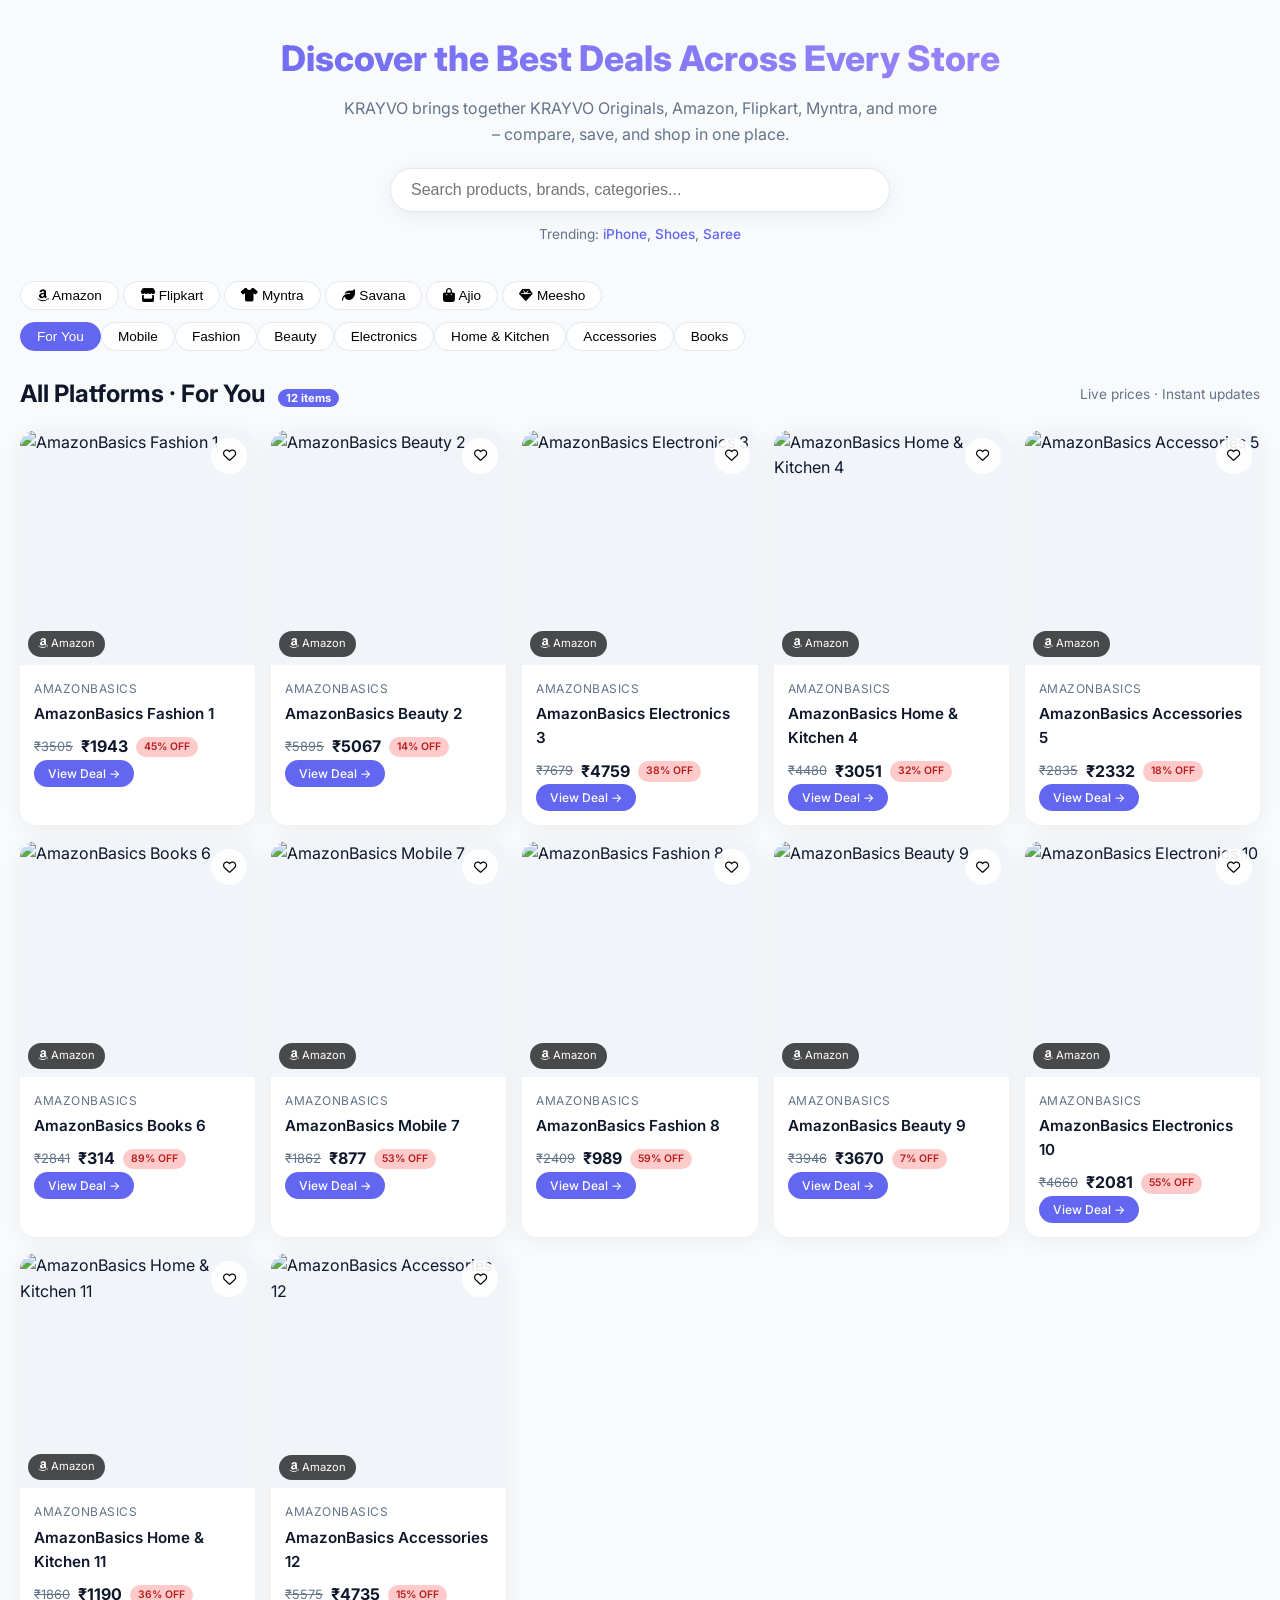
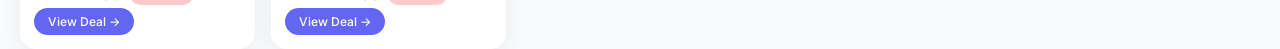
==== commit aab18193: "Update index.html" ====
--- a/index.html
+++ b/index.html
@@ -3,146 +3,513 @@
 <head>
   <meta charset="UTF-8">
   <meta name="viewport" content="width=device-width, initial-scale=1.0, maximum-scale=5.0">
-  <title>KRAYVO – Discover Across Marketplaces</title>
-  <meta name="description" content="KRAYVO – Premium multi-platform shopping discovery. Compare prices from Amazon, Flipkart, Myntra, Ajio, Meesho, Savana and more.">
-  <meta property="og:title" content="KRAYVO – Discover Across Marketplaces">
-  <meta property="og:description" content="Shop from top Indian platforms in one place. Find deals, compare, and save.">
+  <title>KRAYVO | Discover Across Marketplaces</title>
+  <meta name="description" content="Shop premium products from KRAYVO, Amazon, Flipkart, Myntra, and more. Compare, save, and get the best deals.">
+  <meta property="og:title" content="KRAYVO — Multi‑Marketplace Discovery">
+  <meta property="og:description" content="One platform, endless deals. Explore fashion, electronics, mobiles, beauty & more.">
   <meta property="og:image" content="https://bibekpatra307-bot.github.io/Krayvo/images/og-image.jpg">
   <meta name="twitter:card" content="summary_large_image">
   <link rel="canonical" href="https://bibekpatra307-bot.github.io/Krayvo/">
-  <!-- JSON-LD -->
-  <script type="application/ld+json">
-  {
-    "@context": "https://schema.org",
-    "@type": "WebSite",
-    "name": "KRAYVO",
-    "url": "https://bibekpatra307-bot.github.io/Krayvo/",
-    "potentialAction": {
-      "@type": "SearchAction",
-      "target": "https://bibekpatra307-bot.github.io/Krayvo/search?q={search_term_string}",
-      "query-input": "required name=search_term_string"
-    }
-  }
-  </script>
-  <script type="application/ld+json">
-  {
-    "@context": "https://schema.org",
-    "@type": "Organization",
-    "name": "KRAYVO",
-    "logo": "https://bibekpatra307-bot.github.io/Krayvo/images/krayvo-logo.png",
-    "url": "https://bibekpatra307-bot.github.io/Krayvo/"
-  }
-  </script>
   <link rel="preconnect" href="https://fonts.googleapis.com">
-  <link href="https://fonts.googleapis.com/css2?family=Inter:wght@300;400;500;600;700;800&display=swap" rel="stylesheet">
+  <link href="https://fonts.googleapis.com/css2?family=Inter:wght@300;400;500;600;700;800&family=Playfair+Display:wght@400;500;600;700&display=swap" rel="stylesheet">
   <link rel="stylesheet" href="https://cdnjs.cloudflare.com/ajax/libs/font-awesome/6.4.0/css/all.min.css">
   <link rel="stylesheet" href="css/style.css">
+  <script src="https://www.gstatic.com/firebasejs/10.12.0/firebase-app-compat.js"></script>
+  <script src="https://www.gstatic.com/firebasejs/10.12.0/firebase-firestore-compat.js"></script>
+  <style>
+    /* ── Content Area (seamless) ── */
+    .content-area {
+      position: relative;
+      width: 100%;
+      min-height: 400px;
+      background: transparent;
+    }
+
+    /* Product Grid (default) */
+    .product-grid {
+      display: grid;
+      grid-template-columns: repeat(auto-fill, minmax(200px, 1fr));
+      gap: 16px;
+    }
+    @media (max-width: 640px) {
+      .product-grid {
+        grid-template-columns: repeat(2, 1fr);
+        gap: 10px;
+      }
+    }
+
+    /* Poster & Iframe containers – no borders, no shadows */
+    .platform-display {
+      display: none;
+      width: 100%;
+      background: transparent;
+      transition: opacity 0.25s ease;
+    }
+    .platform-display.active {
+      display: block;
+    }
+
+    /* Poster images – full width, responsive */
+    .platform-display img.poster-image {
+      display: block;
+      width: 100%;
+      height: auto;
+      cursor: pointer;
+    }
+
+    /* Iframe – full width, no border */
+    .platform-display iframe {
+      display: block;
+      width: 100%;
+      height: 600px;
+      border: none;
+      background: #fff;
+    }
+    @media (max-width: 640px) {
+      .platform-display iframe {
+        height: 400px;
+      }
+    }
+
+    /* Active platform button highlight */
+    .filter-btn.active-platform {
+      border: 2px solid #6366f1;
+      background: rgba(99,102,241,0.1);
+      box-shadow: 0 0 0 2px rgba(99,102,241,0.2);
+    }
+
+    /* Fallback poster inside iframe container (shown if iframe fails) */
+    .iframe-fallback-poster {
+      display: none;
+      width: 100%;
+      cursor: pointer;
+    }
+    .iframe-fallback-poster.active {
+      display: block;
+    }
+    .iframe-fallback-poster img {
+      width: 100%;
+      height: auto;
+    }
+
+    /* Ensure the content area has no extra spacing */
+    .content-area > * {
+      margin: 0;
+    }
+  </style>
 </head>
 <body>
-
-<header>
-  <div class="container header-inner">
-    <div class="logo">
-      <a href="/"><img src="images/krayvo-logo.png" alt="KRAYVO" height="40"></a>
+  <div id="app-header"></div>
+  
+  <main class="container">
+    <!-- Hero Section – Compact & Premium -->
+    <section class="hero">
+      <h1>Discover the Best Deals Across Every Store</h1>
+      <p>KRAYVO brings together KRAYVO Originals, Amazon, Flipkart, Myntra, and more – compare, save, and shop in one place.</p>
+      <div class="search-wrapper">
+        <input type="text" id="globalSearch" placeholder="Search products, brands, categories..." oninput="handleSearch()">
+      </div>
+      <div class="trending-searches">
+        <span>Trending: </span>
+        <a onclick="setSearch('iPhone')">iPhone</a>,
+        <a onclick="setSearch('Shoes')">Shoes</a>,
+        <a onclick="setSearch('Saree')">Saree</a>
+      </div>
+    </section>
+
+    <!-- Filters -->
+    <div class="filters-section">
+      <div class="platform-filters" id="platformFilters"></div>
+      <div class="category-filters" id="categoryFilters"></div>
     </div>
-    <div class="search-bar">
-      <i class="fas fa-search"></i>
-      <input type="text" id="globalSearch" placeholder="Search products, brands, categories..." oninput="handleSearch()">
+
+    <!-- Products Header (kept for consistency) -->
+    <div class="products-header" style="display:flex; justify-content:space-between; align-items:center; margin-bottom:16px;">
+      <h2 id="sectionTitle">All Platforms · For You</h2>
+      <span style="color:var(--text-muted); font-size:0.85rem;">Live prices · Instant updates</span>
     </div>
-    <div class="nav-links">
-      <a href="/">Home</a>
-      <a href="explore.html">Explore</a>
-      <a href="deals.html">Deals</a>
-      <a href="wishlist.html"><i class="fas fa-heart"></i> Wishlist</a>
-      <a href="profile.html"><i class="fas fa-user"></i></a>
-      <button class="mobile-menu-btn"><i class="fas fa-bars"></i></button>
-    </div>
-  </div>
-</header>
-
-<main class="container">
-  <!-- Hero – compact -->
-  <section class="hero">
-    <h1>Discover the Best Deals Across Every Store</h1>
-    <p>KRAYVO brings together Amazon, Flipkart, Myntra, Ajio, Meesho, Savana – compare, save, and shop in one place.</p>
-    <div class="search-wrapper">
-      <input type="text" id="heroSearch" placeholder="Search products..." oninput="document.getElementById('globalSearch').value=this.value; handleSearch();">
-    </div>
-    <div class="trending-searches">
-      <span>Trending: </span>
-      <a onclick="setSearch('iPhone')">iPhone</a>,
-      <a onclick="setSearch('Shoes')">Shoes</a>,
-      <a onclick="setSearch('Saree')">Saree</a>
-    </div>
-  </section>
-
-  <!-- Filters -->
-  <div class="filters-section">
-    <div class="platform-filters" id="platformFilters"></div>
-  </div>
-  <div class="filters-section">
-    <div class="category-filters" id="categoryFilters"></div>
-  </div>
-
-  <!-- Products Header -->
-  <div style="display:flex; justify-content:space-between; align-items:center; margin-bottom:12px;">
-    <h2 id="sectionTitle">All Platforms · For You</h2>
-    <span style="color:var(--text-muted); font-size:0.85rem;">Live prices</span>
-  </div>
-
-  <!-- Content Area -->
-  <div class="content-area">
-    <div class="product-grid" id="productGrid"></div>
-    <div id="platformDisplayContainer" style="display:none;"></div>
-  </div>
-</main>
-
-<footer>
-  <div class="container">
-    <div class="footer-grid">
-      <div>
-        <h4>KRAYVO</h4>
-        <a href="about.html">About</a>
-        <a href="contact.html">Contact</a>
-        <a href="careers.html">Careers</a>
-        <a href="press.html">Press</a>
-      </div>
-      <div>
-        <h4>Platforms</h4>
-        <a href="https://amazon.in" target="_blank">Amazon</a>
-        <a href="https://flipkart.com" target="_blank">Flipkart</a>
-        <a href="https://myntra.com" target="_blank">Myntra</a>
-        <a href="https://ajio.com" target="_blank">Ajio</a>
-        <a href="https://meesho.com" target="_blank">Meesho</a>
-        <a href="https://savana.com" target="_blank">Savana</a>
-      </div>
-      <div>
-        <h4>Resources</h4>
-        <a href="blog.html">Blog</a>
-        <a href="buying-guides.html">Buying Guides</a>
-        <a href="faq.html">FAQ</a>
-        <a href="help-center.html">Help Center</a>
-      </div>
-      <div>
-        <h4>Legal</h4>
-        <a href="privacy-policy.html">Privacy Policy</a>
-        <a href="terms.html">Terms & Conditions</a>
-        <a href="cookie-policy.html">Cookie Policy</a>
-        <a href="disclaimer.html">Disclaimer</a>
-        <a href="accessibility.html">Accessibility</a>
+
+    <!-- Content Area -->
+    <div class="content-area">
+      <!-- Product Grid (default) -->
+      <div class="product-grid" id="productGrid"></div>
+
+      <!-- Platform Displays (posters and iframes) -->
+      <div id="platformDisplayContainer">
+        <!-- Dynamically injected by JavaScript -->
       </div>
     </div>
-    <div class="footer-bottom">
-      <p>© 2026 KRAYVO. All rights reserved.</p>
-      <p>
-        <a href="sitemap.html">Sitemap</a> |
-        <a href="report-abuse.html">Report Abuse</a> |
-        <a href="security.html">Security</a>
-      </p>
-    </div>
-  </div>
-</footer>
-
-<script src="js/script.js"></script>
+  </main>
+
+  <div id="app-footer"></div>
+
+  <script src="js/firebase.js"></script>
+  <script src="js/script.js"></script>
+  <script>
+    // ─── PLATFORM CONFIG ────────────────────────────────────────────
+    const platformsList = [
+      { key: 'krayvo', label: 'KRAYVO', icon: 'fas fa-crown', color: '#6366f1', url: '#' },
+      { key: 'amazon', label: 'Amazon', icon: 'fab fa-amazon', color: '#FF9900', url: 'https://amazon.in' },
+      { key: 'flipkart', label: 'Flipkart', icon: 'fas fa-store', color: '#2874f0', url: 'https://flipkart.com' },
+      { key: 'myntra', label: 'Myntra', icon: 'fas fa-tshirt', color: '#e91e63', url: 'https://myntra.com' },
+      { key: 'savana', label: 'Savana', icon: 'fas fa-leaf', color: '#2e7d32', url: 'https://savana.com' },
+      { key: 'ajio', label: 'Ajio', icon: 'fas fa-shopping-bag', color: '#f97316', url: 'https://ajo.com' },   // note: ajo.com as per spec
+      { key: 'meesho', label: 'Meesho', icon: 'fas fa-gem', color: '#f54d2e', url: 'https://meesho.com' }
+    ];
+
+    // Define display type per platform
+    const platformDisplayType = {
+      amazon: 'poster',
+      flipkart: 'iframe',
+      myntra: 'poster',
+      savana: 'iframe',
+      ajio: 'poster',
+      meesho: 'poster'
+    };
+
+    // ─── STATE ──────────────────────────────────────────────────────
+    let activePlatform = null;          // 'amazon', 'flipkart', etc.
+    let allProducts = [];
+    let currentCategory = 'For You';
+
+    // ─── POSTER MOCKUP GENERATOR ──────────────────────────────────
+    function generatePosterHTML(platformKey) {
+      const plat = platformsList.find(p => p.key === platformKey);
+      if (!plat) return '';
+      const label = plat.label;
+      const icon = plat.icon;
+      const color = plat.color;
+      // Dummy product items (8 items)
+      const dummyItems = Array.from({ length: 8 }, (_, i) => `
+        <div class="poster-product" style="background:#fff; border-radius:8px; padding:8px; text-align:center; box-shadow:0 1px 3px rgba(0,0,0,0.06);">
+          <div style="height:80px; background:#eef2f7; border-radius:4px; margin-bottom:6px;"></div>
+          <div style="font-weight:500; font-size:0.8rem;">${label} Item ${i+1}</div>
+          <div style="color:#1e2a3a; font-weight:600;">₹${Math.floor(Math.random()*5000+500)}</div>
+        </div>
+      `).join('');
+
+      return `
+        <div class="platform-display poster-display" data-platform="${platformKey}" style="cursor:pointer;">
+          <div style="max-width:1200px; margin:0 auto; padding:0;">
+            <!-- Header -->
+            <div style="display:flex; align-items:center; justify-content:space-between; padding:12px 0; border-bottom:1px solid #eaeef2; flex-wrap:wrap; gap:8px;">
+              <div style="font-size:1.5rem; font-weight:700; display:flex; align-items:center; gap:8px;">
+                <i class="${icon}" style="color:${color};"></i> ${label}
+              </div>
+              <div style="flex:1 1 200px; background:#f1f3f6; border-radius:30px; padding:6px 16px; color:#777; display:flex; align-items:center; gap:10px; font-size:0.9rem;">
+                <i class="fas fa-search"></i> <span>Search ${label}...</span>
+              </div>
+              <div><i class="fas fa-user"></i> <i class="fas fa-shopping-cart" style="margin-left:12px;"></i></div>
+            </div>
+            <!-- Nav -->
+            <div style="display:flex; gap:16px; font-size:0.85rem; color:#1e2a3a; padding:10px 0; border-bottom:1px solid #eaeef2; flex-wrap:wrap;">
+              <span>Electronics</span> <span>Fashion</span> <span>Home</span> <span>Beauty</span> <span>Mobiles</span> <span>Books</span>
+            </div>
+            <!-- Banner -->
+            <div style="margin:16px 0; height:120px; background:linear-gradient(135deg, #e0e7ef, #cbd5e1); border-radius:10px; display:flex; align-items:center; justify-content:center; color:#1e2a3a; font-weight:600;">
+              🔥 Big ${label} Sale – Up to 70% Off
+            </div>
+            <!-- Products -->
+            <div style="display:grid; grid-template-columns:repeat(auto-fill, minmax(140px,1fr)); gap:12px; margin:16px 0;">
+              ${dummyItems}
+            </div>
+            <!-- Footer -->
+            <div style="border-top:1px solid #eaeef2; padding:16px 0 8px; display:flex; justify-content:space-between; flex-wrap:wrap; gap:12px; color:#5f6c80; font-size:0.75rem;">
+              <div style="display:flex; gap:20px;">
+                <span>About</span> <span>Contact</span> <span>Terms</span> <span>Privacy</span>
+              </div>
+              <span>© 2026 ${label} – All rights reserved</span>
+            </div>
+          </div>
+        </div>
+      `;
+    }
+
+    // ─── INIT DISPLAY CONTAINER ──────────────────────────────────
+    function initPlatformDisplays() {
+      const container = document.getElementById('platformDisplayContainer');
+      // For each platform that is not 'krayvo', generate its display
+      const html = platformsList
+        .filter(p => p.key !== 'krayvo')
+        .map(p => {
+          const type = platformDisplayType[p.key] || 'poster';
+          if (type === 'poster') {
+            return generatePosterHTML(p.key);
+          } else {
+            // iframe type – we'll generate a container with iframe and fallback
+            return `
+              <div class="platform-display iframe-display" data-platform="${p.key}" style="position:relative;">
+                <iframe src="${p.url}" allow="accelerometer; autoplay; clipboard-write; encrypted-media; gyroscope; picture-in-picture" allowfullscreen></iframe>
+                <!-- Fallback poster (hidden by default) -->
+                <div class="iframe-fallback-poster" style="position:absolute; top:0; left:0; width:100%; height:100%; background:#fff; cursor:pointer; display:none;">
+                  ${generatePosterHTML(p.key)}
+                </div>
+              </div>
+            `;
+          }
+        })
+        .join('');
+      container.innerHTML = html;
+
+      // Attach click listeners for poster displays (redirect to real URL)
+      document.querySelectorAll('.poster-display').forEach(el => {
+        const platformKey = el.dataset.platform;
+        const plat = platformsList.find(p => p.key === platformKey);
+        if (!plat) return;
+        el.addEventListener('click', () => {
+          if (plat.url && plat.url !== '#') {
+            window.open(plat.url, '_blank');
+          }
+        });
+      });
+
+      // For iframe displays, handle iframe load errors and fallback
+      document.querySelectorAll('.iframe-display').forEach(containerEl => {
+        const iframe = containerEl.querySelector('iframe');
+        const fallback = containerEl.querySelector('.iframe-fallback-poster');
+        const platformKey = containerEl.dataset.platform;
+        const plat = platformsList.find(p => p.key === platformKey);
+        if (!plat) return;
+
+        // If iframe fails to load, show fallback poster
+        iframe.addEventListener('error', () => {
+          iframe.style.display = 'none';
+          fallback.style.display = 'block';
+          // Make fallback clickable to open URL
+          fallback.addEventListener('click', () => {
+            if (plat.url && plat.url !== '#') {
+              window.open(plat.url, '_blank');
+            }
+          });
+        });
+
+        // Also, if after 5 seconds the iframe hasn't loaded (still blank), we can check contentWindow? 
+        // But we'll rely on error event; some sites block without error, but we can also try to detect if contentWindow is null.
+        // We'll add a timeout to check if iframe content is accessible, but for simplicity, we'll rely on error.
+        // Additionally, we can provide a manual fallback: if user clicks on the iframe area and it's not loaded, we can redirect.
+        // But we'll keep it simple.
+      });
+    }
+    initPlatformDisplays();
+
+    // ─── SHOW / HIDE CONTENT ──────────────────────────────────────
+    function showContent(type, platformKey) {
+      // Hide everything
+      document.getElementById('productGrid').style.display = 'none';
+      document.querySelectorAll('.platform-display').forEach(el => el.classList.remove('active'));
+
+      if (type === 'products') {
+        document.getElementById('productGrid').style.display = 'grid';
+        return;
+      }
+
+      // Show the appropriate display
+      const display = document.querySelector(`.platform-display[data-platform="${platformKey}"]`);
+      if (display) {
+        display.classList.add('active');
+        // If it's an iframe display, ensure iframe is visible and fallback hidden
+        if (display.classList.contains('iframe-display')) {
+          const iframe = display.querySelector('iframe');
+          const fallback = display.querySelector('.iframe-fallback-poster');
+          if (iframe) iframe.style.display = 'block';
+          if (fallback) fallback.style.display = 'none';
+        }
+      }
+    }
+
+    // ─── PLATFORM CLICK HANDLER ──────────────────────────────────
+    function showPlatform(platformKey) {
+      // If already active, we could deselect (toggle off) – but we'll keep it selected.
+      // If same platform clicked, do nothing (or we could hide and show products? We'll keep it as is).
+      if (activePlatform === platformKey) return;
+
+      activePlatform = platformKey;
+      const type = platformDisplayType[platformKey] || 'poster';
+      if (type === 'poster' || type === 'iframe') {
+        showContent('platform', platformKey);
+      }
+      updateActiveButton();
+      // Update section title to reflect platform
+      const plat = platformsList.find(p => p.key === platformKey);
+      if (plat) {
+        document.getElementById('sectionTitle').innerHTML = `${plat.label} · Live Store`;
+      }
+    }
+
+    // ─── RESET TO PRODUCTS ────────────────────────────────────────
+    function resetToProducts() {
+      activePlatform = null;
+      showContent('products');
+      updateActiveButton();
+      document.getElementById('sectionTitle').innerHTML = `All Platforms · For You <span style="background:var(--primary); color:white; padding:2px 8px; border-radius:20px; font-size:0.7rem; margin-left:8px;">${document.querySelectorAll('.product-card').length} items</span>`;
+    }
+
+    // ─── UPDATE ACTIVE BUTTON ────────────────────────────────────
+    function updateActiveButton() {
+      document.querySelectorAll('.platform-filters .filter-btn').forEach(btn => {
+        btn.classList.remove('active-platform');
+        if (btn.dataset.platform === activePlatform) {
+          btn.classList.add('active-platform');
+        }
+      });
+    }
+
+    // ─── CATEGORY & SEARCH HANDLING ──────────────────────────────
+    window.switchCategory = (cat) => {
+      currentCategory = cat;
+      resetToProducts();
+      renderFilters();
+      renderProducts();
+    };
+
+    function handleSearch() {
+      if (activePlatform) {
+        resetToProducts();
+      }
+      renderProducts();
+    }
+
+    window.setSearch = (term) => {
+      document.getElementById('globalSearch').value = term;
+      handleSearch();
+    };
+
+    // ─── FILTERS RENDERING ──────────────────────────────────────
+    function renderFilters() {
+      const platContainer = document.getElementById('platformFilters');
+      platContainer.innerHTML = platformsList.map(p => {
+        const isKrayvo = p.key === 'krayvo';
+        return `<button class="filter-btn" data-platform="${p.key}" onclick="${isKrayvo ? 'showToast(\'KRAYVO products are already on the homepage\', \'info\')' : `showPlatform('${p.key}')`}">
+          <i class="${p.icon}"></i> ${p.label}
+        </button>`;
+      }).join('');
+
+      const catContainer = document.getElementById('categoryFilters');
+      const allCats = ['For You', ...categories];
+      catContainer.innerHTML = allCats.map(c =>
+        `<button class="filter-btn ${currentCategory === c ? 'active' : ''}" onclick="switchCategory('${c}')">${c}</button>`
+      ).join('');
+
+      updateActiveButton();
+    }
+
+    // ─── PRODUCT DATA & RENDERING ────────────────────────────────
+    const categories = ["Mobile", "Fashion", "Beauty", "Electronics", "Home & Kitchen", "Accessories", "Books"];
+    const brandNames = { krayvo:'KRAYVO', amazon:'AmazonBasics', flipkart:'Flipkart SmartBuy', myntra:'Myntra', savana:'Savana', ajio:'Ajio', meesho:'Meesho' };
+
+    const DEMO_PRODUCTS = [];
+    platformsList.forEach(plat => {
+      for(let i=1; i<=20; i++){
+        const cat = categories[i % categories.length];
+        const price = Math.floor(Math.random()*5000)+299;
+        const originalPrice = price + Math.floor(Math.random()*3000)+200;
+        DEMO_PRODUCTS.push({
+          id: `demo_${plat.key}_${i}`,
+          name: `${brandNames[plat.key]} ${cat} ${i}`,
+          brand: brandNames[plat.key],
+          price,
+          originalPrice,
+          category: cat,
+          platform: plat.key,
+          imageUrl: null,
+          affiliateLink: plat.key === 'krayvo' ? '#' : `https://www.${plat.key}.com`,
+          createdAt: new Date()
+        });
+      }
+    });
+
+    allProducts = [...DEMO_PRODUCTS];
+
+    function renderProducts() {
+      const search = document.getElementById('globalSearch').value.toLowerCase().trim();
+      let filtered = [...allProducts];
+
+      if(search) {
+        filtered = filtered.filter(p =>
+          p.name.toLowerCase().includes(search) ||
+          (p.brand && p.brand.toLowerCase().includes(search)) ||
+          p.category.toLowerCase().includes(search)
+        );
+      }
+      
+      if(currentCategory !== 'For You') {
+        filtered = filtered.filter(p => p.category === currentCategory);
+      } else {
+        const recent = [...filtered].sort((a,b) => b.createdAt - a.createdAt).slice(0,12);
+        const discounted = filtered.filter(p => p.originalPrice && p.price < p.originalPrice).slice(0,8);
+        filtered = [...recent, ...discounted].filter((v,i,a) => a.findIndex(t => t.id === v.id) === i);
+        if(filtered.length === 0) filtered = allProducts.slice(0,16);
+      }
+
+      const grid = document.getElementById('productGrid');
+      if(filtered.length === 0) {
+        grid.innerHTML = '<div class="no-products" style="grid-column:1/-1; text-align:center; padding:50px;">✨ No products found.</div>';
+        return;
+      }
+
+      grid.innerHTML = filtered.map(p => {
+        const imgSrc = getProductImage(p);
+        const discount = p.originalPrice ? Math.round((1 - p.price/p.originalPrice)*100) : 0;
+        const plat = platformsList.find(pl => pl.key === p.platform) || platformsList[0];
+        return `
+          <div class="card product-card">
+            <div class="product-img">
+              <a href="product.html?id=${p.id}"><img src="${imgSrc}" alt="${p.name.replace(/"/g, '&quot;')}" loading="lazy"></a>
+              <span class="platform-badge"><i class="${plat.icon}"></i> ${plat.label}</span>
+              <button class="wishlist-btn" onclick="toggleWishlist('${p.id}')"><i class="far fa-heart"></i></button>
+            </div>
+            <div class="product-info">
+              <div class="brand">${p.brand || plat.label}</div>
+              <h3 class="name"><a href="product.html?id=${p.id}">${p.name}</a></h3>
+              <div class="price-row">
+                ${p.originalPrice ? `<span class="old-price">₹${p.originalPrice}</span>` : ''}
+                <span class="price">₹${p.price}</span>
+                ${discount > 0 ? `<span class="discount">${discount}% OFF</span>` : ''}
+              </div>
+              <a href="product.html?id=${p.id}" class="btn btn-primary btn-sm">View Deal →</a>
+            </div>
+          </div>
+        `;
+      }).join('');
+
+      if (!activePlatform) {
+        document.getElementById('sectionTitle').innerHTML = `All Platforms ${currentCategory !== 'For You' ? '· ' + currentCategory : '· For You'} <span style="background:var(--primary); color:white; padding:2px 8px; border-radius:20px; font-size:0.7rem; margin-left:8px;">${filtered.length} items</span>`;
+      }
+    }
+
+    // ─── OTHER FUNCTIONS ────────────────────────────────────────────
+    window.toggleWishlist = (pid) => {
+      let wishlist = JSON.parse(localStorage.getItem('krayvo_wishlist')) || [];
+      if (wishlist.includes(pid)) {
+        wishlist = wishlist.filter(id => id !== pid);
+        showToast('Removed from wishlist');
+      } else {
+        wishlist.push(pid);
+        showToast('Added to wishlist');
+      }
+      localStorage.setItem('krayvo_wishlist', JSON.stringify(wishlist));
+    };
+
+    // ─── SYNC FIRESTORE ──────────────────────────────────────────
+    db.collection('products').orderBy('createdAt', 'desc').get().then(snap => {
+      if (!snap.empty) {
+        const firestoreProducts = snap.docs.map(doc => ({ id: doc.id, ...doc.data() }));
+        const merged = [...DEMO_PRODUCTS];
+        firestoreProducts.forEach(fp => {
+          const idx = merged.findIndex(m => m.id === fp.id);
+          if (idx !== -1) merged[idx] = fp;
+          else merged.push(fp);
+        });
+        allProducts = merged;
+        renderProducts();
+      }
+    }).catch(() => console.log('Using demo data'));
+
+    // ─── INIT ──────────────────────────────────────────────────────
+    renderFilters();
+    renderProducts();
+    // Ensure product grid is visible initially
+    showContent('products');
+  </script>
 </body>
 </html>
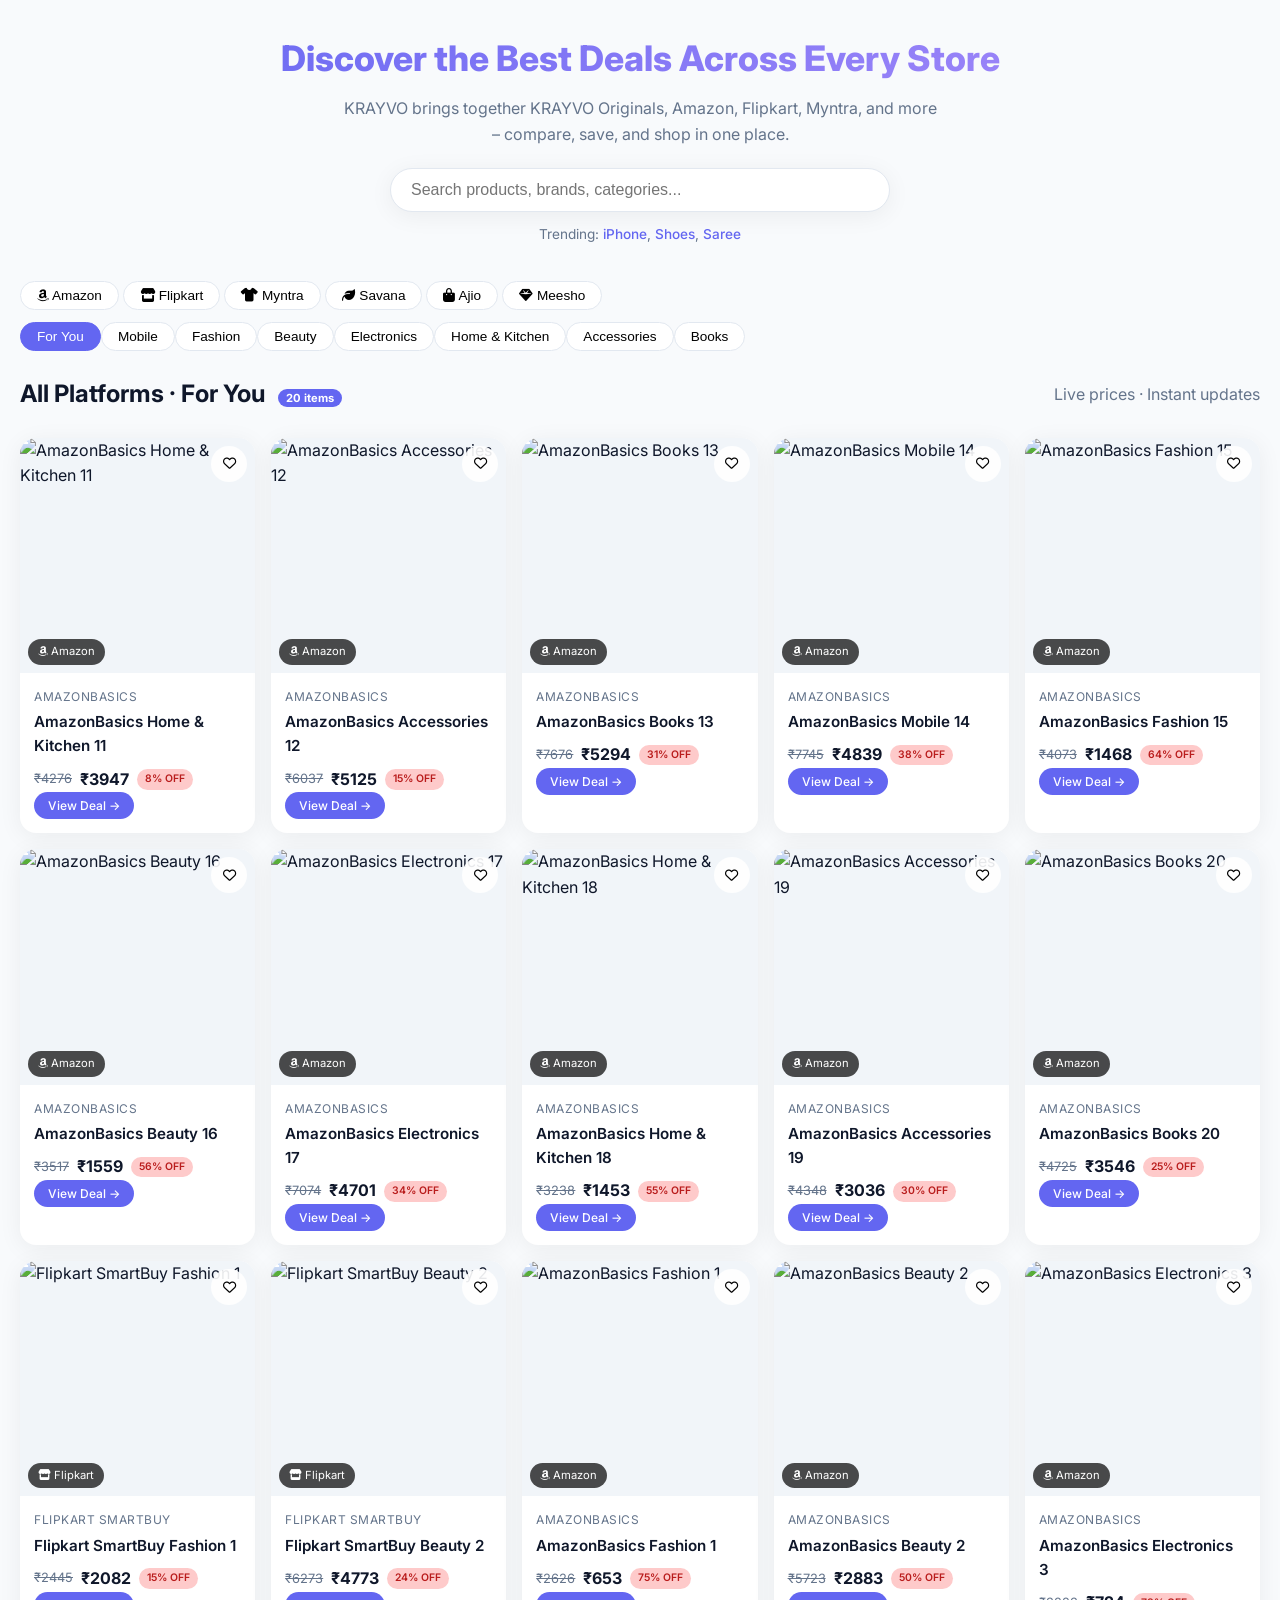
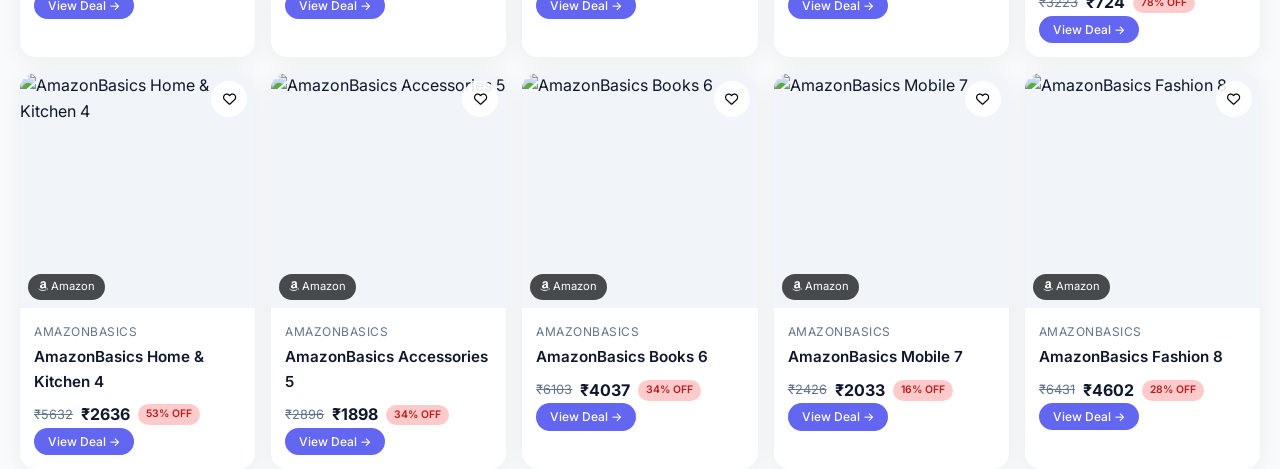
==== commit ab32ad10: "Rename index (9).html to index.html" ====
--- a/index.html
+++ b/index.html
@@ -102,7 +102,7 @@
   <div id="app-header"></div>
   
   <main class="container">
-    <!-- Hero Section – Compact & Premium -->
+    <!-- Hero Section -->
     <section class="hero">
       <h1>Discover the Best Deals Across Every Store</h1>
       <p>KRAYVO brings together KRAYVO Originals, Amazon, Flipkart, Myntra, and more – compare, save, and shop in one place.</p>
@@ -124,9 +124,9 @@
     </div>
 
     <!-- Products Header (kept for consistency) -->
-    <div class="products-header" style="display:flex; justify-content:space-between; align-items:center; margin-bottom:16px;">
+    <div class="products-header" style="display:flex; justify-content:space-between; align-items:center; margin-bottom:24px;">
       <h2 id="sectionTitle">All Platforms · For You</h2>
-      <span style="color:var(--text-muted); font-size:0.85rem;">Live prices · Instant updates</span>
+      <span style="color:var(--text-muted);">Live prices · Instant updates</span>
     </div>
 
     <!-- Content Area -->
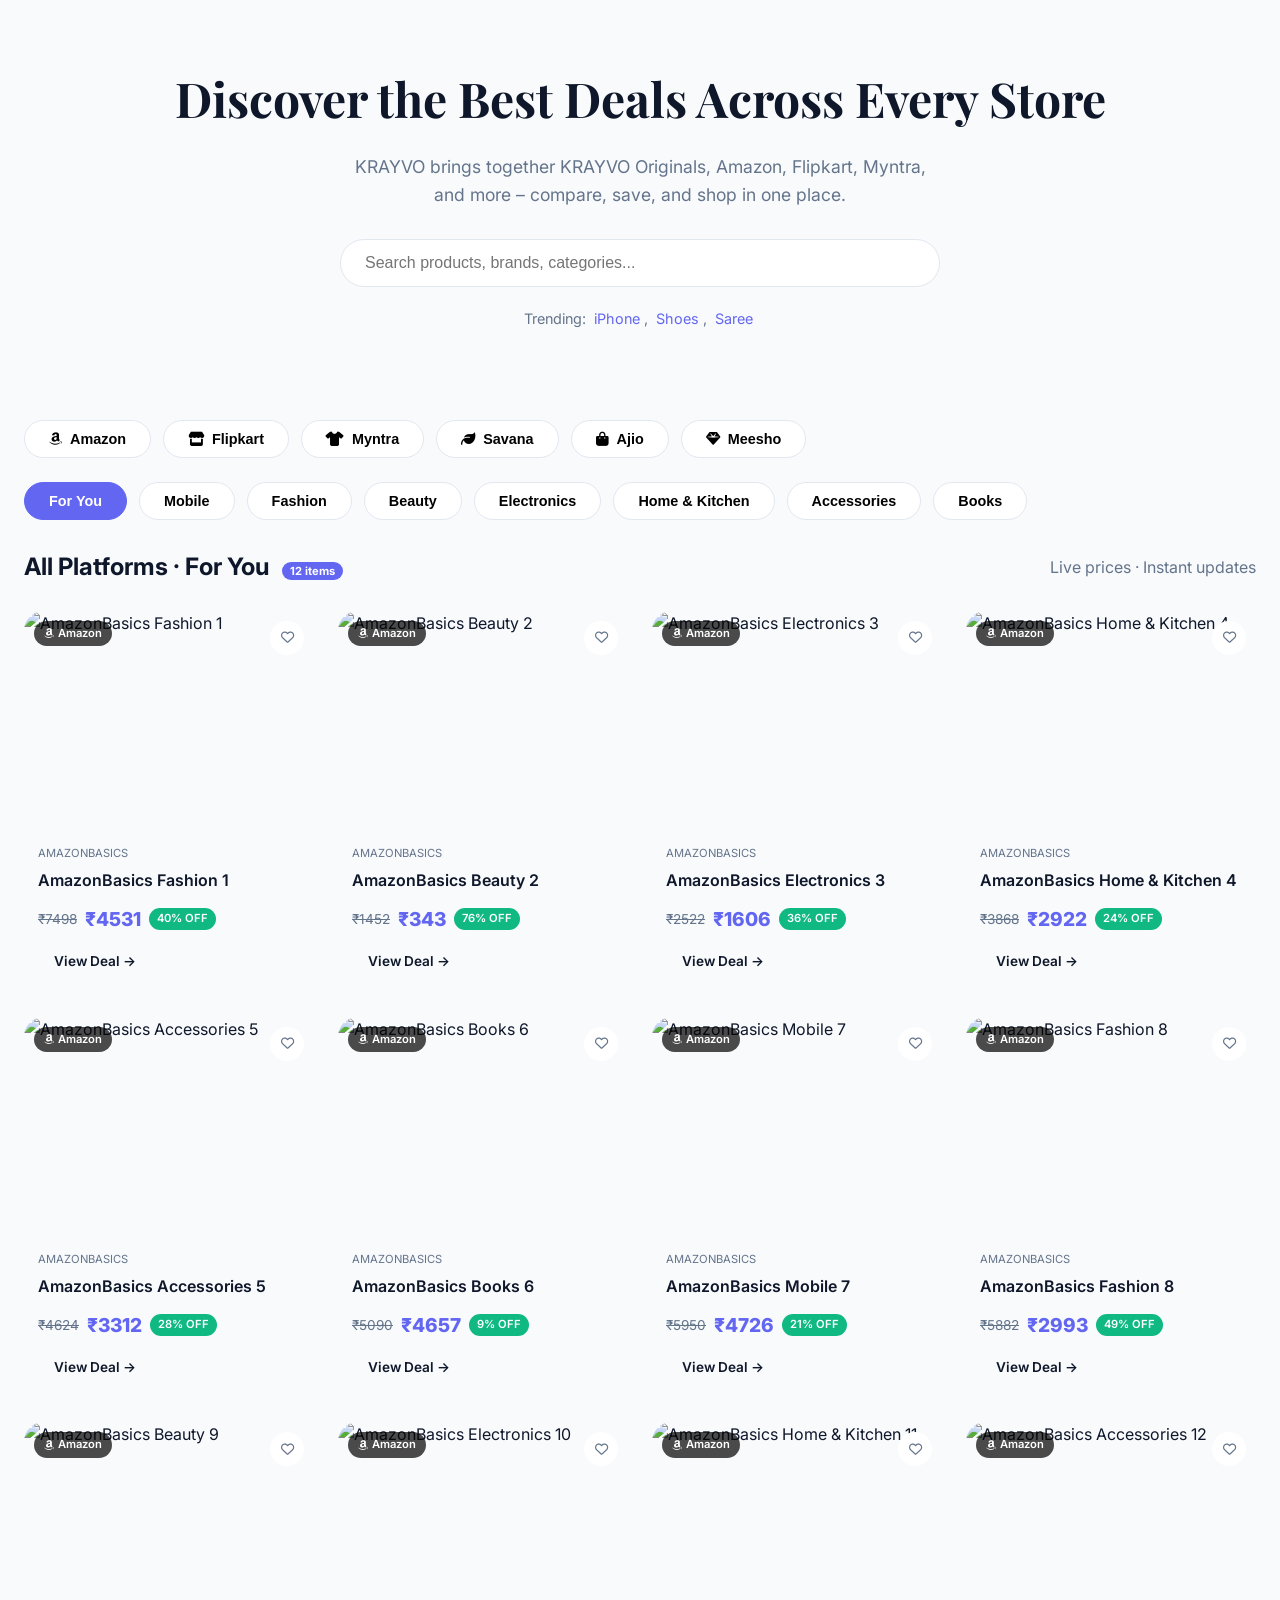
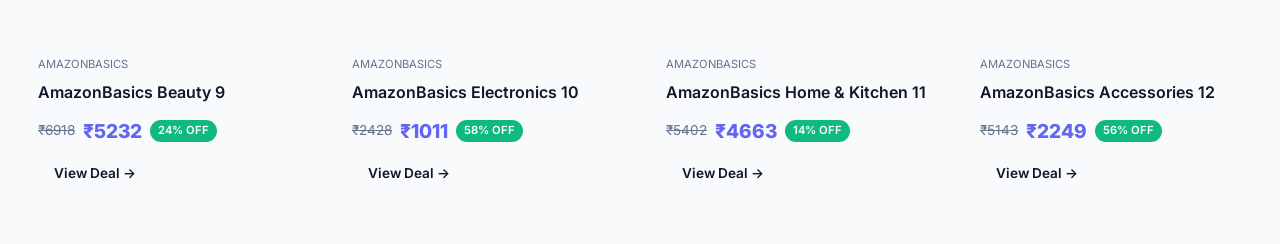
==== commit 5c3c31cc: "Update index.html" ====
--- a/index.html
+++ b/index.html
@@ -17,85 +17,37 @@
   <script src="https://www.gstatic.com/firebasejs/10.12.0/firebase-app-compat.js"></script>
   <script src="https://www.gstatic.com/firebasejs/10.12.0/firebase-firestore-compat.js"></script>
   <style>
-    /* ── Content Area (seamless) ── */
-    .content-area {
-      position: relative;
-      width: 100%;
-      min-height: 400px;
-      background: transparent;
-    }
-
-    /* Product Grid (default) */
-    .product-grid {
-      display: grid;
-      grid-template-columns: repeat(auto-fill, minmax(200px, 1fr));
-      gap: 16px;
-    }
-    @media (max-width: 640px) {
-      .product-grid {
-        grid-template-columns: repeat(2, 1fr);
-        gap: 10px;
-      }
-    }
-
-    /* Poster & Iframe containers – no borders, no shadows */
-    .platform-display {
-      display: none;
-      width: 100%;
-      background: transparent;
-      transition: opacity 0.25s ease;
-    }
-    .platform-display.active {
-      display: block;
-    }
-
-    /* Poster images – full width, responsive */
-    .platform-display img.poster-image {
-      display: block;
-      width: 100%;
-      height: auto;
-      cursor: pointer;
-    }
-
-    /* Iframe – full width, no border */
-    .platform-display iframe {
-      display: block;
-      width: 100%;
-      height: 600px;
-      border: none;
-      background: #fff;
-    }
-    @media (max-width: 640px) {
-      .platform-display iframe {
-        height: 400px;
-      }
-    }
-
-    /* Active platform button highlight */
-    .filter-btn.active-platform {
-      border: 2px solid #6366f1;
-      background: rgba(99,102,241,0.1);
-      box-shadow: 0 0 0 2px rgba(99,102,241,0.2);
-    }
-
-    /* Fallback poster inside iframe container (shown if iframe fails) */
-    .iframe-fallback-poster {
-      display: none;
-      width: 100%;
-      cursor: pointer;
-    }
-    .iframe-fallback-poster.active {
-      display: block;
-    }
-    .iframe-fallback-poster img {
-      width: 100%;
-      height: auto;
-    }
-
-    /* Ensure the content area has no extra spacing */
-    .content-area > * {
-      margin: 0;
-    }
+    /* Platform Overlay Styles */
+    .platform-overlay {
+      position: fixed; top: 0; left: 0; width: 100%; height: 100%;
+      background: var(--bg); z-index: 1000;
+      display: none; flex-direction: column;
+    }
+    .platform-overlay.active { display: flex; }
+    .overlay-top-bar {
+      display: flex; align-items: center; justify-content: space-between;
+      padding: 8px 20px; background: var(--card); border-bottom: 1px solid var(--border);
+    }
+    .overlay-top-bar .back-btn {
+      background: none; border: none; font-size: 1.2rem; cursor: pointer;
+      color: var(--text); padding: 8px;
+      border-radius: 8px; transition: var(--transition);
+    }
+    .overlay-top-bar .back-btn:hover { background: var(--border); }
+    .overlay-top-bar .title { font-weight: 600; }
+    .overlay-top-bar .actions { display: flex; gap: 8px; }
+    .iframe-area {
+      flex: 1; position: relative; background: white;
+    }
+    .iframe-area iframe {
+      width: 100%; height: 100%; border: none;
+    }
+    .iframe-fallback {
+      display: none; position: absolute; top: 0; left: 0; width: 100%; height: 100%;
+      background: var(--card); flex-direction: column; align-items: center; justify-content: center;
+      padding: 20px; text-align: center;
+    }
+    .iframe-fallback.active { display: flex; }
   </style>
 </head>
 <body>
@@ -107,7 +59,7 @@
       <h1>Discover the Best Deals Across Every Store</h1>
       <p>KRAYVO brings together KRAYVO Originals, Amazon, Flipkart, Myntra, and more – compare, save, and shop in one place.</p>
       <div class="search-wrapper">
-        <input type="text" id="globalSearch" placeholder="Search products, brands, categories..." oninput="handleSearch()">
+        <input type="text" id="globalSearch" placeholder="Search products, brands, categories..." oninput="renderProducts()">
       </div>
       <div class="trending-searches">
         <span>Trending: </span>
@@ -123,277 +75,94 @@
       <div class="category-filters" id="categoryFilters"></div>
     </div>
 
-    <!-- Products Header (kept for consistency) -->
+    <!-- Products Header -->
     <div class="products-header" style="display:flex; justify-content:space-between; align-items:center; margin-bottom:24px;">
       <h2 id="sectionTitle">All Platforms · For You</h2>
       <span style="color:var(--text-muted);">Live prices · Instant updates</span>
     </div>
-
-    <!-- Content Area -->
-    <div class="content-area">
-      <!-- Product Grid (default) -->
-      <div class="product-grid" id="productGrid"></div>
-
-      <!-- Platform Displays (posters and iframes) -->
-      <div id="platformDisplayContainer">
-        <!-- Dynamically injected by JavaScript -->
+    <div class="product-grid" id="productGrid"></div>
+  </main>
+
+  <!-- Platform Overlay (hidden by default) -->
+  <div class="platform-overlay" id="platformOverlay">
+    <div class="overlay-top-bar">
+      <button class="back-btn" onclick="closePlatformOverlay()">✕</button>
+      <span class="title" id="overlayTitle">Official Store</span>
+      <div class="actions">
+        <button class="btn btn-outline btn-sm" id="openInNewTabBtn">🔗 Open in New Tab</button>
       </div>
     </div>
-  </main>
+    <div class="iframe-area">
+      <iframe id="storeIframe" src="" title="Official Store"></iframe>
+      <div class="iframe-fallback" id="iframeFallback">
+        <h3>⚠️ This store cannot be displayed here</h3>
+        <p style="color:var(--text-muted);">Security settings prevent embedding. Please open in a new tab.</p>
+        <button class="btn btn-primary" onclick="openInNewTabFromFallback()">Open in New Tab</button>
+      </div>
+    </div>
+  </div>
 
   <div id="app-footer"></div>
 
   <script src="js/firebase.js"></script>
   <script src="js/script.js"></script>
   <script>
-    // ─── PLATFORM CONFIG ────────────────────────────────────────────
+    // Platform data and URLs
     const platformsList = [
       { key: 'krayvo', label: 'KRAYVO', icon: 'fas fa-crown', color: '#6366f1', url: '#' },
-      { key: 'amazon', label: 'Amazon', icon: 'fab fa-amazon', color: '#FF9900', url: 'https://amazon.in' },
-      { key: 'flipkart', label: 'Flipkart', icon: 'fas fa-store', color: '#2874f0', url: 'https://flipkart.com' },
-      { key: 'myntra', label: 'Myntra', icon: 'fas fa-tshirt', color: '#e91e63', url: 'https://myntra.com' },
-      { key: 'savana', label: 'Savana', icon: 'fas fa-leaf', color: '#2e7d32', url: 'https://savana.com' },
-      { key: 'ajio', label: 'Ajio', icon: 'fas fa-shopping-bag', color: '#f97316', url: 'https://ajo.com' },   // note: ajo.com as per spec
-      { key: 'meesho', label: 'Meesho', icon: 'fas fa-gem', color: '#f54d2e', url: 'https://meesho.com' }
+      { key: 'amazon', label: 'Amazon', icon: 'fab fa-amazon', color: '#FF9900', url: 'https://www.amazon.in' },
+      { key: 'flipkart', label: 'Flipkart', icon: 'fas fa-store', color: '#2874f0', url: 'https://www.flipkart.com' },
+      { key: 'myntra', label: 'Myntra', icon: 'fas fa-tshirt', color: '#e91e63', url: 'https://www.myntra.com' },
+      { key: 'savana', label: 'Savana', icon: 'fas fa-leaf', color: '#2e7d32', url: 'https://www.savana.com' },
+      { key: 'ajio', label: 'Ajio', icon: 'fas fa-shopping-bag', color: '#f97316', url: 'https://www.ajio.com' },
+      { key: 'meesho', label: 'Meesho', icon: 'fas fa-gem', color: '#f54d2e', url: 'https://www.meesho.com' }
     ];
 
-    // Define display type per platform
-    const platformDisplayType = {
-      amazon: 'poster',
-      flipkart: 'iframe',
-      myntra: 'poster',
-      savana: 'iframe',
-      ajio: 'poster',
-      meesho: 'poster'
-    };
-
-    // ─── STATE ──────────────────────────────────────────────────────
-    let activePlatform = null;          // 'amazon', 'flipkart', etc.
-    let allProducts = [];
-    let currentCategory = 'For You';
-
-    // ─── POSTER MOCKUP GENERATOR ──────────────────────────────────
-    function generatePosterHTML(platformKey) {
+    let currentPlatformUrl = '';
+
+    // Open platform overlay
+    function openPlatformOverlay(platformKey, label) {
       const plat = platformsList.find(p => p.key === platformKey);
-      if (!plat) return '';
-      const label = plat.label;
-      const icon = plat.icon;
-      const color = plat.color;
-      // Dummy product items (8 items)
-      const dummyItems = Array.from({ length: 8 }, (_, i) => `
-        <div class="poster-product" style="background:#fff; border-radius:8px; padding:8px; text-align:center; box-shadow:0 1px 3px rgba(0,0,0,0.06);">
-          <div style="height:80px; background:#eef2f7; border-radius:4px; margin-bottom:6px;"></div>
-          <div style="font-weight:500; font-size:0.8rem;">${label} Item ${i+1}</div>
-          <div style="color:#1e2a3a; font-weight:600;">₹${Math.floor(Math.random()*5000+500)}</div>
-        </div>
-      `).join('');
-
-      return `
-        <div class="platform-display poster-display" data-platform="${platformKey}" style="cursor:pointer;">
-          <div style="max-width:1200px; margin:0 auto; padding:0;">
-            <!-- Header -->
-            <div style="display:flex; align-items:center; justify-content:space-between; padding:12px 0; border-bottom:1px solid #eaeef2; flex-wrap:wrap; gap:8px;">
-              <div style="font-size:1.5rem; font-weight:700; display:flex; align-items:center; gap:8px;">
-                <i class="${icon}" style="color:${color};"></i> ${label}
-              </div>
-              <div style="flex:1 1 200px; background:#f1f3f6; border-radius:30px; padding:6px 16px; color:#777; display:flex; align-items:center; gap:10px; font-size:0.9rem;">
-                <i class="fas fa-search"></i> <span>Search ${label}...</span>
-              </div>
-              <div><i class="fas fa-user"></i> <i class="fas fa-shopping-cart" style="margin-left:12px;"></i></div>
-            </div>
-            <!-- Nav -->
-            <div style="display:flex; gap:16px; font-size:0.85rem; color:#1e2a3a; padding:10px 0; border-bottom:1px solid #eaeef2; flex-wrap:wrap;">
-              <span>Electronics</span> <span>Fashion</span> <span>Home</span> <span>Beauty</span> <span>Mobiles</span> <span>Books</span>
-            </div>
-            <!-- Banner -->
-            <div style="margin:16px 0; height:120px; background:linear-gradient(135deg, #e0e7ef, #cbd5e1); border-radius:10px; display:flex; align-items:center; justify-content:center; color:#1e2a3a; font-weight:600;">
-              🔥 Big ${label} Sale – Up to 70% Off
-            </div>
-            <!-- Products -->
-            <div style="display:grid; grid-template-columns:repeat(auto-fill, minmax(140px,1fr)); gap:12px; margin:16px 0;">
-              ${dummyItems}
-            </div>
-            <!-- Footer -->
-            <div style="border-top:1px solid #eaeef2; padding:16px 0 8px; display:flex; justify-content:space-between; flex-wrap:wrap; gap:12px; color:#5f6c80; font-size:0.75rem;">
-              <div style="display:flex; gap:20px;">
-                <span>About</span> <span>Contact</span> <span>Terms</span> <span>Privacy</span>
-              </div>
-              <span>© 2026 ${label} – All rights reserved</span>
-            </div>
-          </div>
-        </div>
-      `;
-    }
-
-    // ─── INIT DISPLAY CONTAINER ──────────────────────────────────
-    function initPlatformDisplays() {
-      const container = document.getElementById('platformDisplayContainer');
-      // For each platform that is not 'krayvo', generate its display
-      const html = platformsList
-        .filter(p => p.key !== 'krayvo')
-        .map(p => {
-          const type = platformDisplayType[p.key] || 'poster';
-          if (type === 'poster') {
-            return generatePosterHTML(p.key);
-          } else {
-            // iframe type – we'll generate a container with iframe and fallback
-            return `
-              <div class="platform-display iframe-display" data-platform="${p.key}" style="position:relative;">
-                <iframe src="${p.url}" allow="accelerometer; autoplay; clipboard-write; encrypted-media; gyroscope; picture-in-picture" allowfullscreen></iframe>
-                <!-- Fallback poster (hidden by default) -->
-                <div class="iframe-fallback-poster" style="position:absolute; top:0; left:0; width:100%; height:100%; background:#fff; cursor:pointer; display:none;">
-                  ${generatePosterHTML(p.key)}
-                </div>
-              </div>
-            `;
-          }
-        })
-        .join('');
-      container.innerHTML = html;
-
-      // Attach click listeners for poster displays (redirect to real URL)
-      document.querySelectorAll('.poster-display').forEach(el => {
-        const platformKey = el.dataset.platform;
-        const plat = platformsList.find(p => p.key === platformKey);
-        if (!plat) return;
-        el.addEventListener('click', () => {
-          if (plat.url && plat.url !== '#') {
-            window.open(plat.url, '_blank');
-          }
-        });
-      });
-
-      // For iframe displays, handle iframe load errors and fallback
-      document.querySelectorAll('.iframe-display').forEach(containerEl => {
-        const iframe = containerEl.querySelector('iframe');
-        const fallback = containerEl.querySelector('.iframe-fallback-poster');
-        const platformKey = containerEl.dataset.platform;
-        const plat = platformsList.find(p => p.key === platformKey);
-        if (!plat) return;
-
-        // If iframe fails to load, show fallback poster
-        iframe.addEventListener('error', () => {
-          iframe.style.display = 'none';
-          fallback.style.display = 'block';
-          // Make fallback clickable to open URL
-          fallback.addEventListener('click', () => {
-            if (plat.url && plat.url !== '#') {
-              window.open(plat.url, '_blank');
-            }
-          });
-        });
-
-        // Also, if after 5 seconds the iframe hasn't loaded (still blank), we can check contentWindow? 
-        // But we'll rely on error event; some sites block without error, but we can also try to detect if contentWindow is null.
-        // We'll add a timeout to check if iframe content is accessible, but for simplicity, we'll rely on error.
-        // Additionally, we can provide a manual fallback: if user clicks on the iframe area and it's not loaded, we can redirect.
-        // But we'll keep it simple.
-      });
-    }
-    initPlatformDisplays();
-
-    // ─── SHOW / HIDE CONTENT ──────────────────────────────────────
-    function showContent(type, platformKey) {
-      // Hide everything
-      document.getElementById('productGrid').style.display = 'none';
-      document.querySelectorAll('.platform-display').forEach(el => el.classList.remove('active'));
-
-      if (type === 'products') {
-        document.getElementById('productGrid').style.display = 'grid';
+      if (!plat || !plat.url || plat.url === '#') {
+        showToast('KRAYVO products are already on the homepage', 'info');
         return;
       }
-
-      // Show the appropriate display
-      const display = document.querySelector(`.platform-display[data-platform="${platformKey}"]`);
-      if (display) {
-        display.classList.add('active');
-        // If it's an iframe display, ensure iframe is visible and fallback hidden
-        if (display.classList.contains('iframe-display')) {
-          const iframe = display.querySelector('iframe');
-          const fallback = display.querySelector('.iframe-fallback-poster');
-          if (iframe) iframe.style.display = 'block';
-          if (fallback) fallback.style.display = 'none';
-        }
-      }
-    }
-
-    // ─── PLATFORM CLICK HANDLER ──────────────────────────────────
-    function showPlatform(platformKey) {
-      // If already active, we could deselect (toggle off) – but we'll keep it selected.
-      // If same platform clicked, do nothing (or we could hide and show products? We'll keep it as is).
-      if (activePlatform === platformKey) return;
-
-      activePlatform = platformKey;
-      const type = platformDisplayType[platformKey] || 'poster';
-      if (type === 'poster' || type === 'iframe') {
-        showContent('platform', platformKey);
-      }
-      updateActiveButton();
-      // Update section title to reflect platform
-      const plat = platformsList.find(p => p.key === platformKey);
-      if (plat) {
-        document.getElementById('sectionTitle').innerHTML = `${plat.label} · Live Store`;
-      }
-    }
-
-    // ─── RESET TO PRODUCTS ────────────────────────────────────────
-    function resetToProducts() {
-      activePlatform = null;
-      showContent('products');
-      updateActiveButton();
-      document.getElementById('sectionTitle').innerHTML = `All Platforms · For You <span style="background:var(--primary); color:white; padding:2px 8px; border-radius:20px; font-size:0.7rem; margin-left:8px;">${document.querySelectorAll('.product-card').length} items</span>`;
-    }
-
-    // ─── UPDATE ACTIVE BUTTON ────────────────────────────────────
-    function updateActiveButton() {
-      document.querySelectorAll('.platform-filters .filter-btn').forEach(btn => {
-        btn.classList.remove('active-platform');
-        if (btn.dataset.platform === activePlatform) {
-          btn.classList.add('active-platform');
-        }
-      });
-    }
-
-    // ─── CATEGORY & SEARCH HANDLING ──────────────────────────────
-    window.switchCategory = (cat) => {
-      currentCategory = cat;
-      resetToProducts();
-      renderFilters();
-      renderProducts();
-    };
-
-    function handleSearch() {
-      if (activePlatform) {
-        resetToProducts();
-      }
-      renderProducts();
-    }
-
-    window.setSearch = (term) => {
-      document.getElementById('globalSearch').value = term;
-      handleSearch();
-    };
-
-    // ─── FILTERS RENDERING ──────────────────────────────────────
-    function renderFilters() {
-      const platContainer = document.getElementById('platformFilters');
-      platContainer.innerHTML = platformsList.map(p => {
-        const isKrayvo = p.key === 'krayvo';
-        return `<button class="filter-btn" data-platform="${p.key}" onclick="${isKrayvo ? 'showToast(\'KRAYVO products are already on the homepage\', \'info\')' : `showPlatform('${p.key}')`}">
-          <i class="${p.icon}"></i> ${p.label}
-        </button>`;
-      }).join('');
-
-      const catContainer = document.getElementById('categoryFilters');
-      const allCats = ['For You', ...categories];
-      catContainer.innerHTML = allCats.map(c =>
-        `<button class="filter-btn ${currentCategory === c ? 'active' : ''}" onclick="switchCategory('${c}')">${c}</button>`
-      ).join('');
-
-      updateActiveButton();
-    }
-
-    // ─── PRODUCT DATA & RENDERING ────────────────────────────────
+      currentPlatformUrl = plat.url;
+      document.getElementById('overlayTitle').textContent = label + ' Official Store';
+      document.getElementById('storeIframe').src = plat.url;
+      document.getElementById('iframeFallback').classList.remove('active');
+      document.getElementById('platformOverlay').classList.add('active');
+
+      // Fallback detection: after 5 seconds, if iframe seems blocked, show fallback
+      setTimeout(() => {
+        // Since we can't reliably detect cross-origin block, we show fallback if iframe hasn't loaded (but onload may fire even if blocked)
+        // We'll just provide a manual button always visible.
+        // The fallback is triggered by the 'error' event (below)
+      }, 5000);
+    }
+
+    function closePlatformOverlay() {
+      document.getElementById('platformOverlay').classList.remove('active');
+      document.getElementById('storeIframe').src = ''; // stop loading
+    }
+
+    // Open in new tab from top bar
+    document.getElementById('openInNewTabBtn').addEventListener('click', () => {
+      if (currentPlatformUrl) window.open(currentPlatformUrl, '_blank', 'noopener');
+    });
+
+    // Fallback button
+    function openInNewTabFromFallback() {
+      if (currentPlatformUrl) window.open(currentPlatformUrl, '_blank', 'noopener');
+    }
+
+    // Detect iframe load error and show fallback
+    const iframe = document.getElementById('storeIframe');
+    iframe.addEventListener('error', () => {
+      document.getElementById('iframeFallback').classList.add('active');
+    });
+
+    // ========== PRODUCTS LOGIC (unchanged mostly) ==========
     const categories = ["Mobile", "Fashion", "Beauty", "Electronics", "Home & Kitchen", "Accessories", "Books"];
     const brandNames = { krayvo:'KRAYVO', amazon:'AmazonBasics', flipkart:'Flipkart SmartBuy', myntra:'Myntra', savana:'Savana', ajio:'Ajio', meesho:'Meesho' };
 
@@ -418,7 +187,8 @@
       }
     });
 
-    allProducts = [...DEMO_PRODUCTS];
+    let allProducts = [...DEMO_PRODUCTS];
+    let currentCategory = 'For You';
 
     function renderProducts() {
       const search = document.getElementById('globalSearch').value.toLowerCase().trim();
@@ -472,12 +242,35 @@
         `;
       }).join('');
 
-      if (!activePlatform) {
-        document.getElementById('sectionTitle').innerHTML = `All Platforms ${currentCategory !== 'For You' ? '· ' + currentCategory : '· For You'} <span style="background:var(--primary); color:white; padding:2px 8px; border-radius:20px; font-size:0.7rem; margin-left:8px;">${filtered.length} items</span>`;
-      }
-    }
-
-    // ─── OTHER FUNCTIONS ────────────────────────────────────────────
+      document.getElementById('sectionTitle').innerHTML = `All Platforms ${currentCategory !== 'For You' ? '· ' + currentCategory : '· For You'} <span style="background:var(--primary); color:white; padding:2px 8px; border-radius:20px; font-size:0.7rem; margin-left:8px;">${filtered.length} items</span>`;
+    }
+
+    function renderFilters() {
+      const platContainer = document.getElementById('platformFilters');
+      platContainer.innerHTML = platformsList.map(p =>
+        `<button class="filter-btn" onclick="openPlatformOverlay('${p.key}', '${p.label}')">
+          <i class="${p.icon}"></i> ${p.label}
+        </button>`
+      ).join('');
+
+      const catContainer = document.getElementById('categoryFilters');
+      const allCats = ['For You', ...categories];
+      catContainer.innerHTML = allCats.map(c =>
+        `<button class="filter-btn ${currentCategory === c ? 'active' : ''}" onclick="switchCategory('${c}')">${c}</button>`
+      ).join('');
+    }
+
+    window.switchCategory = (cat) => {
+      currentCategory = cat;
+      renderFilters();
+      renderProducts();
+    };
+
+    window.setSearch = (term) => {
+      document.getElementById('globalSearch').value = term;
+      renderProducts();
+    };
+
     window.toggleWishlist = (pid) => {
       let wishlist = JSON.parse(localStorage.getItem('krayvo_wishlist')) || [];
       if (wishlist.includes(pid)) {
@@ -490,7 +283,7 @@
       localStorage.setItem('krayvo_wishlist', JSON.stringify(wishlist));
     };
 
-    // ─── SYNC FIRESTORE ──────────────────────────────────────────
+    // Sync Firestore
     db.collection('products').orderBy('createdAt', 'desc').get().then(snap => {
       if (!snap.empty) {
         const firestoreProducts = snap.docs.map(doc => ({ id: doc.id, ...doc.data() }));
@@ -505,11 +298,8 @@
       }
     }).catch(() => console.log('Using demo data'));
 
-    // ─── INIT ──────────────────────────────────────────────────────
     renderFilters();
     renderProducts();
-    // Ensure product grid is visible initially
-    showContent('products');
   </script>
 </body>
 </html>
--- a/css/style.css
+++ b/css/style.css
@@ -1,341 +1,246 @@
-/* ===== css/style.css ===== */
+/* Modern CSS Reset & Theme Variables */
+* { margin:0; padding:0; box-sizing:border-box; }
 :root {
+  --font-sans: 'Inter', sans-serif;
+  --font-display: 'Playfair Display', serif;
   --primary: #6366f1;
-  --primary-light: #818cf8;
+  --primary-dark: #4f46e5;
   --bg: #f8fafc;
   --card: #ffffff;
   --text: #0f172a;
   --text-muted: #64748b;
   --border: #e2e8f0;
-  --shadow: 0 4px 24px rgba(0,0,0,0.06);
-  --radius: 16px;
-  --transition: all 0.25s ease;
-}
-
-* { margin:0; padding:0; box-sizing:border-box; }
+  --success: #10b981;
+  --danger: #ef4444;
+  --radius: 20px;
+  --shadow: 0 4px 20px rgba(0,0,0,0.05);
+  --glass-bg: rgba(255,255,255,0.7);
+  --glass-border: rgba(255,255,255,0.3);
+  --transition: all 0.3s ease;
+}
+[data-theme="dark"] {
+  --bg: #0f172a;
+  --card: #1e293b;
+  --text: #f1f5f9;
+  --text-muted: #94a3b8;
+  --border: #334155;
+  --shadow: 0 4px 20px rgba(0,0,0,0.3);
+  --glass-bg: rgba(30,41,59,0.7);
+  --glass-border: rgba(51,65,85,0.5);
+}
 body {
-  font-family: 'Inter', -apple-system, sans-serif;
+  font-family: var(--font-sans);
   background: var(--bg);
   color: var(--text);
+  transition: var(--transition);
   line-height: 1.6;
-  scroll-behavior: smooth;
-}
-.container { max-width:1280px; margin:0 auto; padding:0 20px; }
-
-/* Header */
-header {
-  background: rgba(255,255,255,0.85);
+  -webkit-font-smoothing: antialiased;
+}
+.container { max-width: 1400px; margin: 0 auto; padding: 0 24px; }
+a { color: inherit; text-decoration: none; }
+/* ========== NAVBAR ========== */
+.navbar {
+  background: var(--glass-bg);
   backdrop-filter: blur(12px);
   -webkit-backdrop-filter: blur(12px);
-  border-bottom: 1px solid var(--border);
+  border-bottom: 1px solid var(--glass-border);
+  position: sticky; top: 0; z-index: 100;
+  transition: var(--transition);
+}
+.nav-inner {
+  display: flex; align-items: center; justify-content: space-between;
   padding: 12px 0;
-  position: sticky;
-  top:0;
-  z-index:100;
-}
-.header-inner {
-  display: flex;
-  align-items: center;
-  justify-content: space-between;
-  gap:20px;
-  flex-wrap: wrap;
-}
-.logo img { height:40px; width:auto; }
-.search-bar {
-  flex:1 1 300px;
-  display: flex;
-  background: #f1f5f9;
-  border-radius:40px;
-  padding:6px 16px;    /* reduced padding */
-  align-items:center;
-  transition: var(--transition);
-}
-.search-bar:focus-within { background:#fff; box-shadow:0 0 0 3px var(--primary-light); }
-.search-bar input {
-  border:none;
-  background:transparent;
-  width:100%;
-  padding:6px 10px;     /* reduced */
-  font-size:0.95rem;
-  outline:none;
-}
-.search-bar i { color:var(--text-muted); }
-.nav-links {
-  display:flex;
-  align-items:center;
-  gap:24px;
-}
+}
+.logo {
+  font-family: var(--font-display);
+  font-size: 1.8rem; font-weight: 700;
+  color: var(--primary); text-decoration: none;
+  letter-spacing: -0.5px;
+}
+.nav-links { display: flex; gap: 24px; }
 .nav-links a {
-  text-decoration:none;
-  color:var(--text);
-  font-weight:500;
-  font-size:0.9rem;
-  transition:var(--transition);
-}
-.nav-links a:hover { color:var(--primary); }
-.mobile-menu-btn {
-  display:none;
-  background:none;
-  border:none;
-  font-size:1.5rem;
-  cursor:pointer;
-}
-
-/* Hero – compact */
-.hero {
-  padding:30px 0 20px;   /* reduced */
-  text-align:center;
-}
-.hero h1 {
-  font-size:2.2rem;      /* smaller */
-  font-weight:800;
-  background: linear-gradient(135deg, var(--primary), #a78bfa);
-  -webkit-background-clip:text;
-  -webkit-text-fill-color:transparent;
-  margin-bottom:10px;
-}
-.hero p {
-  font-size:1rem;
-  color:var(--text-muted);
-  max-width:600px;
-  margin:0 auto 20px;
-}
-.search-wrapper {
-  max-width:500px;       /* narrower */
-  margin:0 auto;
-}
+  text-decoration: none; color: var(--text);
+  font-weight: 500; transition: color 0.2s;
+  font-size: 0.95rem;
+}
+.nav-links a:hover { color: var(--primary); }
+.nav-icons { display: flex; gap: 12px; align-items: center; }
+.theme-toggle, .menu-toggle {
+  background: none; border: none; font-size: 1.2rem; cursor: pointer;
+  color: var(--text); padding: 6px;
+  border-radius: 8px; transition: var(--transition);
+}
+.theme-toggle:hover, .menu-toggle:hover { background: var(--border); }
+.badge {
+  background: var(--danger); color: white;
+  border-radius: 20px; padding: 2px 6px; font-size: 0.65rem;
+  position: relative; top: -8px; left: -4px;
+}
+/* Mobile Menu */
+.menu-toggle { display: none; }
+@media (max-width: 768px) {
+  .nav-links {
+    display: none; position: absolute; top: 100%; left: 0; right: 0;
+    background: var(--card); flex-direction: column; padding: 20px;
+    border-bottom: 1px solid var(--border);
+  }
+  .nav-links.open { display: flex; }
+  .menu-toggle { display: block; }
+}
+/* ========== FOOTER ========== */
+.site-footer {
+  background: var(--card); border-top: 1px solid var(--border);
+  padding: 40px 0 20px; margin-top: 60px;
+}
+.footer-grid {
+  display: grid; grid-template-columns: repeat(auto-fit, minmax(200px, 1fr));
+  gap: 30px; margin-bottom: 20px;
+}
+.footer-col h4 { margin-bottom: 12px; font-family: var(--font-display); font-weight: 600; }
+.footer-col a { display: block; color: var(--text-muted); text-decoration: none; margin: 6px 0; transition: color 0.2s; }
+.footer-col a:hover { color: var(--primary); }
+.social-icons { display: flex; gap: 12px; }
+.social-icons a { font-size: 1.2rem; color: var(--text-muted); transition: color 0.2s; }
+.social-icons a:hover { color: var(--primary); }
+.footer-bottom { text-align: center; color: var(--text-muted); padding-top: 20px; border-top: 1px solid var(--border); font-size: 0.9rem; }
+/* ========== BUTTONS ========== */
+.btn {
+  display: inline-block; padding: 10px 24px; border-radius: 40px;
+  font-weight: 600; text-decoration: none; border: none; cursor: pointer;
+  transition: var(--transition); font-size: 0.95rem;
+}
+.btn-primary { background: var(--primary); color: white; }
+.btn-primary:hover { background: var(--primary-dark); transform: translateY(-2px); box-shadow: 0 8px 20px rgba(99,102,241,0.3); }
+.btn-outline { background: transparent; border: 1px solid var(--border); color: var(--text); }
+.btn-outline:hover { border-color: var(--primary); color: var(--primary); }
+.btn-sm { padding: 6px 16px; font-size: 0.85rem; }
+/* ========== CARDS ========== */
+.card {
+  background: var(--glass-bg);
+  backdrop-filter: blur(12px);
+  border: 1px solid var(--glass-border);
+  border-radius: var(--radius);
+  padding: 24px;
+  transition: var(--transition);
+  box-shadow: var(--shadow);
+}
+.card:hover { transform: translateY(-4px); box-shadow: 0 12px 30px rgba(0,0,0,0.1); }
+/* ========== PRODUCT GRID ========== */
+.product-grid {
+  display: grid;
+  grid-template-columns: repeat(auto-fill, minmax(280px, 1fr));
+  gap: 24px;
+  margin: 24px 0 40px;
+}
+.product-card { position: relative; overflow: hidden; }
+.product-card .product-img {
+  position: relative;
+  height: 220px;
+  background: var(--bg);
+  display: flex; align-items: center; justify-content: center;
+  border-radius: var(--radius) var(--radius) 0 0;
+  overflow: hidden;
+}
+.product-card .product-img img {
+  width: 100%; height: 100%; object-fit: cover;
+  transition: transform 0.3s;
+}
+.product-card:hover .product-img img { transform: scale(1.05); }
+.platform-badge {
+  position: absolute; top: 10px; left: 10px;
+  background: rgba(0,0,0,0.7); color: white;
+  padding: 4px 10px; border-radius: 20px;
+  font-size: 0.7rem; font-weight: 600;
+  display: flex; align-items: center; gap: 4px;
+}
+.wishlist-btn {
+  position: absolute; top: 10px; right: 10px;
+  background: var(--card); border-radius: 50%;
+  width: 34px; height: 34px; border: none;
+  display: flex; align-items: center; justify-content: center;
+  cursor: pointer; color: var(--text-muted);
+  transition: var(--transition);
+}
+.wishlist-btn:hover { background: #fee2e2; color: var(--danger); }
+.product-info { padding: 14px; }
+.product-info .brand { font-size: 0.7rem; color: var(--text-muted); text-transform: uppercase; }
+.product-info .name {
+  font-weight: 600; font-size: 1rem; margin: 6px 0;
+  display: -webkit-box; -webkit-line-clamp: 2; -webkit-box-orient: vertical; overflow: hidden;
+}
+.price-row { display: flex; align-items: center; flex-wrap: wrap; gap: 8px; margin: 10px 0; }
+.old-price { text-decoration: line-through; font-size: 0.85rem; color: var(--text-muted); }
+.price { font-weight: 800; font-size: 1.2rem; color: var(--primary); }
+.discount { background: var(--success); color: white; padding: 2px 8px; border-radius: 20px; font-size: 0.7rem; font-weight: 600; }
+/* ========== FILTERS ========== */
+.filters-section { margin: 30px 0 20px; }
+.platform-filters, .category-filters {
+  display: flex; flex-wrap: nowrap; overflow-x: auto;
+  gap: 12px; margin-bottom: 16px; padding-bottom: 8px;
+}
+.filter-btn {
+  flex: 0 0 auto;
+  padding: 10px 24px;
+  border-radius: 40px;
+  background: var(--card);
+  border: 1px solid var(--border);
+  font-weight: 600;
+  cursor: pointer;
+  transition: var(--transition);
+  display: flex; align-items: center; gap: 8px; white-space: nowrap;
+  font-size: 0.9rem;
+}
+.filter-btn.active { background: var(--primary); color: white; border-color: var(--primary); }
+.filter-btn:hover { border-color: var(--primary); }
+/* ========== HERO ========== */
+.hero { padding: 60px 0; text-align: center; }
+.hero h1 { font-family: var(--font-display); font-size: 3rem; font-weight: 700; margin-bottom: 16px; }
+.hero p { color: var(--text-muted); max-width: 600px; margin: 0 auto 30px; font-size: 1.1rem; }
+.search-wrapper { max-width: 600px; margin: 0 auto; }
 .search-wrapper input {
-  width:100%;
-  padding:12px 20px;
-  border-radius:60px;
-  border:1px solid var(--border);
-  font-size:1rem;
-  background:#fff;
-  box-shadow:var(--shadow);
-  transition:var(--transition);
-}
-.search-wrapper input:focus {
-  outline:none;
-  border-color:var(--primary);
-  box-shadow:0 0 0 4px rgba(99,102,241,0.15);
-}
-.trending-searches {
-  margin-top:12px;
-  font-size:0.85rem;
-  color:var(--text-muted);
-}
-.trending-searches a {
-  color:var(--primary);
-  cursor:pointer;
-  font-weight:500;
-}
-.trending-searches a:hover { text-decoration:underline; }
-
-/* Filters */
-.filters-section {
-  display:flex;
-  flex-wrap:wrap;
-  gap:12px;
-  margin:16px 0;        /* reduced */
-  overflow-x:auto;
-  padding-bottom:8px;
-}
-.filter-btn {
-  background:#fff;
-  border:1px solid var(--border);
-  padding:6px 16px;      /* smaller */
-  border-radius:40px;
-  font-size:0.85rem;
-  font-weight:500;
-  cursor:pointer;
-  transition:var(--transition);
-  white-space:nowrap;
-}
-.filter-btn:hover {
-  border-color:var(--primary);
-  background:var(--primary);
-  color:#fff;
-}
-.filter-btn.active {
-  background:var(--primary);
-  color:#fff;
-  border-color:var(--primary);
-}
-.filter-btn.active-platform {
-  border:2px solid var(--primary);
-  box-shadow:0 0 0 3px rgba(99,102,241,0.25);
-}
-
-/* Product Grid */
-.product-grid {
-  display:grid;
-  grid-template-columns:repeat(auto-fill, minmax(200px,1fr));
-  gap:20px;
-  margin:16px 0;
-}
-.product-card {
-  background:#fff;
-  border-radius:var(--radius);
-  overflow:hidden;
-  box-shadow:var(--shadow);
-  transition:var(--transition);
-}
-.product-card:hover {
-  transform:translateY(-6px);
-  box-shadow:0 12px 40px rgba(0,0,0,0.08);
-}
-.product-img {
-  position:relative;
-  padding-top:100%;
-  background:#f1f5f9;
-}
-.product-img img {
-  position:absolute;
-  top:0; left:0;
-  width:100%; height:100%;
-  object-fit:cover;
-}
-.platform-badge {
-  position:absolute;
-  bottom:8px; left:8px;
-  background:rgba(0,0,0,0.7);
-  color:#fff;
-  padding:4px 10px;
-  border-radius:20px;
-  font-size:0.7rem;
-  backdrop-filter:blur(4px);
-}
-.wishlist-btn {
-  position:absolute;
-  top:8px; right:8px;
-  background:rgba(255,255,255,0.9);
-  border:none;
-  border-radius:50%;
-  width:36px; height:36px;
-  cursor:pointer;
-  transition:var(--transition);
-}
-.wishlist-btn:hover { background:#fff; transform:scale(1.1); }
-.product-info {
-  padding:14px;
-}
-.brand {
-  font-size:0.75rem;
-  color:var(--text-muted);
-  text-transform:uppercase;
-  letter-spacing:0.5px;
-}
-.name {
-  font-weight:600;
-  font-size:0.95rem;
-  margin:4px 0 8px;
-  display:-webkit-box;
-  -webkit-line-clamp:2;
-  -webkit-box-orient:vertical;
-  overflow:hidden;
-}
-.price-row {
-  display:flex;
-  align-items:center;
-  gap:8px;
-  flex-wrap:wrap;
-}
-.price { font-weight:700; font-size:1rem; }
-.old-price {
-  text-decoration:line-through;
-  color:var(--text-muted);
-  font-size:0.8rem;
-}
-.discount {
-  background:#fecaca;
-  color:#b91c1c;
-  padding:2px 8px;
-  border-radius:12px;
-  font-size:0.65rem;
-  font-weight:600;
-}
-.btn {
-  display:inline-block;
-  padding:6px 18px;
-  border-radius:40px;
-  background:var(--primary);
-  color:#fff;
-  border:none;
-  cursor:pointer;
-  font-weight:500;
-  transition:var(--transition);
-  text-decoration:none;
-  font-size:0.85rem;
-}
-.btn:hover {
-  background:var(--primary-light);
-  transform:scale(1.02);
-}
-.btn-sm { padding:4px 14px; font-size:0.75rem; }
-
-/* Platform Display */
-.platform-display {
-  display:none;
-  width:100%;
-  background:transparent;
-  margin:12px 0;
-}
-.platform-display.active { display:block; }
-.platform-display iframe {
-  width:100%;
-  height:600px;
-  border:none;
-}
-.platform-display .poster-mock {
-  cursor:pointer;
-  width:100%;
-}
-@media (max-width:640px) {
-  .platform-display iframe { height:400px; }
-}
-
-/* Footer */
-footer {
-  background:#0f172a;
-  color:#cbd5e1;
-  padding:40px 0 20px;
-  margin-top:40px;
-}
-.footer-grid {
-  display:grid;
-  grid-template-columns:repeat(auto-fit, minmax(150px,1fr));
-  gap:28px;
-}
-.footer-grid h4 { color:#fff; margin-bottom:10px; font-size:1rem; }
-.footer-grid a {
-  display:block;
-  color:#cbd5e1;
-  text-decoration:none;
-  font-size:0.85rem;
-  padding:3px 0;
-  transition:var(--transition);
-}
-.footer-grid a:hover { color:#fff; }
-.footer-bottom {
-  border-top:1px solid #1e293b;
-  margin-top:24px;
-  padding-top:12px;
-  text-align:center;
-  font-size:0.8rem;
-}
-
-/* Responsive */
-@media (max-width:768px) {
-  .mobile-menu-btn { display:block; }
-  .nav-links {
-    display:none;
-    flex-direction:column;
-    width:100%;
-    gap:12px;
-    padding:16px 0;
-  }
-  .nav-links.open { display:flex; }
-  .hero h1 { font-size:1.8rem; }
-  .product-grid { grid-template-columns:repeat(2,1fr); gap:12px; }
-  .filters-section { flex-wrap:nowrap; }
-}
+  width: 100%; padding: 14px 24px; border-radius: 60px;
+  border: 1px solid var(--border); background: var(--card);
+  color: var(--text); font-size: 1rem;
+  outline: none; transition: var(--transition);
+}
+.search-wrapper input:focus { border-color: var(--primary); box-shadow: 0 0 0 3px rgba(99,102,241,0.2); }
+.trending-searches { margin-top: 20px; color: var(--text-muted); font-size: 0.9rem; }
+.trending-searches a { color: var(--primary); margin: 0 4px; cursor: pointer; }
+.trending-searches a:hover { text-decoration: underline; }
+/* ========== PAGE CONTENT (About, Privacy etc.) ========== */
+.page-content { padding: 60px 0; }
+.page-content h1 { font-family: var(--font-display); font-size: 2.5rem; margin-bottom: 20px; }
+.page-content h2 { font-size: 1.5rem; margin: 30px 0 10px; }
+.page-content p, .page-content li { color: var(--text-muted); margin-bottom: 12px; font-size: 1rem; line-height: 1.8; }
+/* ========== TOAST ========== */
+.toast {
+  position: fixed; bottom: 20px; right: 20px;
+  background: var(--success); color: white;
+  padding: 12px 20px; border-radius: 40px;
+  z-index: 1100; font-weight: 500;
+  box-shadow: 0 8px 20px rgba(0,0,0,0.2);
+  animation: slideUp 0.3s ease;
+}
+.toast-error { background: var(--danger); }
+@keyframes slideUp { from { transform: translateY(20px); opacity:0; } to { transform: translateY(0); opacity:1; } }
+/* ========== CART SPECIFIC ========== */
+.cart-item {
+  background: var(--card); border-radius: 16px; padding: 20px;
+  border: 1px solid var(--border); margin-bottom: 16px;
+  display: flex; align-items: center; gap: 20px; flex-wrap: wrap;
+}
+.cart-item img { width: 100px; height: 100px; object-fit: cover; border-radius: 12px; background: var(--bg); }
+.cart-item .item-details { flex: 1; }
+.cart-item .item-name { font-weight: 600; font-size: 1.1rem; }
+.cart-item .item-price { font-weight: 700; color: var(--primary); }
+.remove-btn {
+  background: var(--danger); color: white; border: none;
+  padding: 8px 16px; border-radius: 20px; cursor: pointer; font-weight: 500;
+}
+.empty-cart { text-align: center; padding: 50px; color: var(--text-muted); font-size: 1.2rem; }
+.cart-summary { background: var(--card); border-radius: 16px; padding: 24px; border: 1px solid var(--border); margin-top: 24px; }
+.checkout-btn { width: 100%; margin-top: 16px; }
+/* ========== ADMIN PANEL ========== */
+.admin-container { max-width: 1200px; margin: 0 auto; padding: 24px; }
+.login-container { max-width: 400px; margin: 80px auto; text-align: center; }
+/* ... (admin specific styles) */
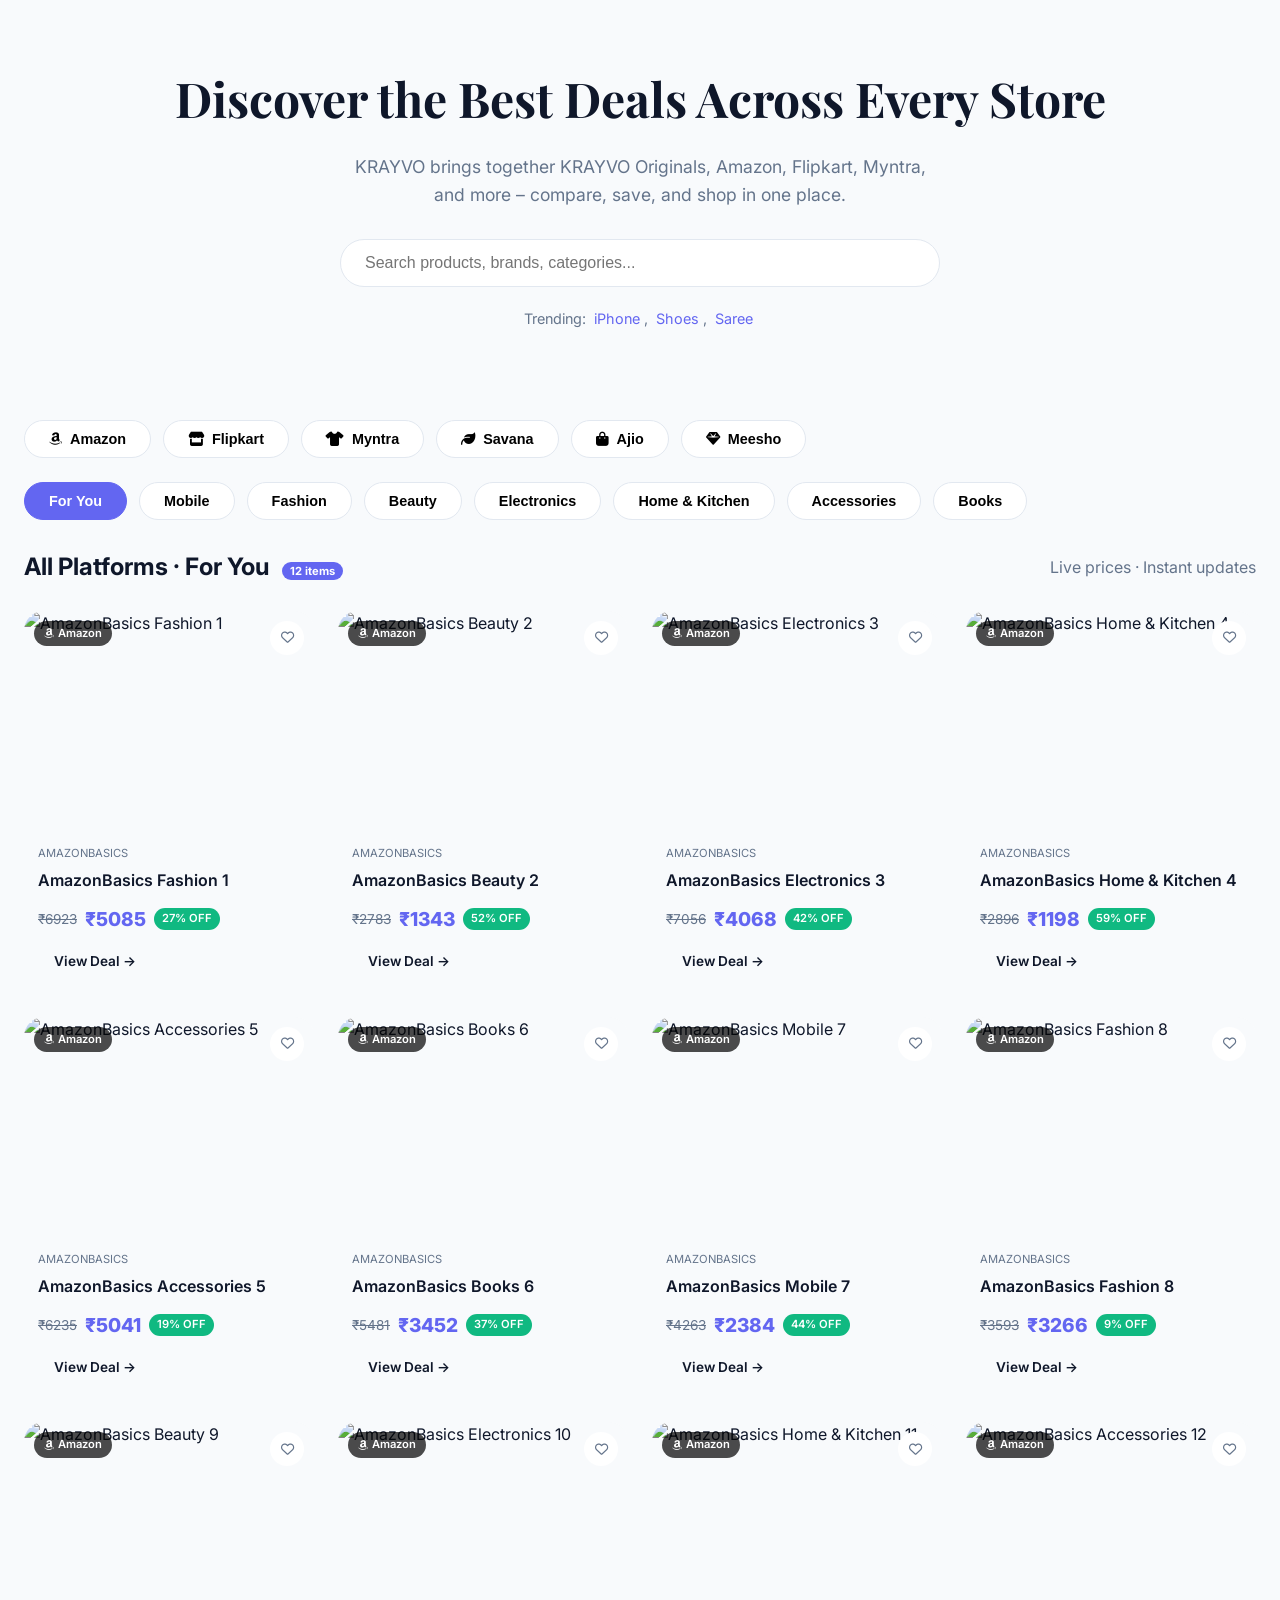
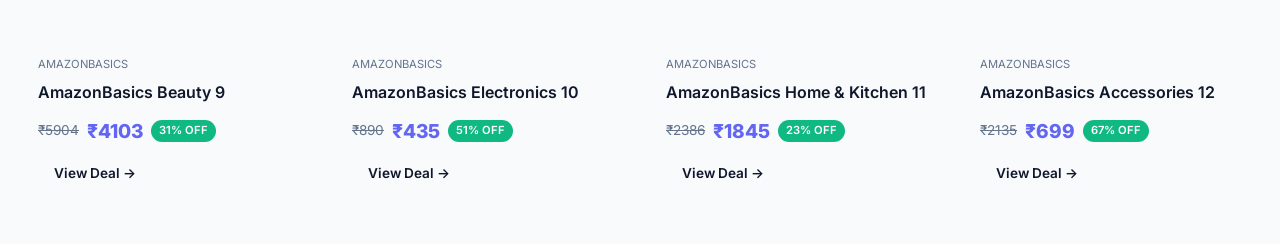
==== commit 8ee59129: "Update index.html" ====
--- a/index.html
+++ b/index.html
@@ -89,14 +89,14 @@
       <button class="back-btn" onclick="closePlatformOverlay()">✕</button>
       <span class="title" id="overlayTitle">Official Store</span>
       <div class="actions">
-        <button class="btn btn-outline btn-sm" id="openInNewTabBtn">🔗 Open in New Tab</button>
+        <button class="btn btn-outline btn-sm" id="openInNewTabBtn">🔗 Open Directly</button>
       </div>
     </div>
     <div class="iframe-area">
       <iframe id="storeIframe" src="" title="Official Store"></iframe>
       <div class="iframe-fallback" id="iframeFallback">
-        <h3>⚠️ This store cannot be displayed here</h3>
-        <p style="color:var(--text-muted);">Security settings prevent embedding. Please open in a new tab.</p>
+        <h3>⚠️ Unable to load via proxy</h3>
+        <p style="color:var(--text-muted);">The store may be blocking access. Please open directly.</p>
         <button class="btn btn-primary" onclick="openInNewTabFromFallback()">Open in New Tab</button>
       </div>
     </div>
@@ -120,7 +120,7 @@
 
     let currentPlatformUrl = '';
 
-    // Open platform overlay
+    // Open platform overlay using PROXY
     function openPlatformOverlay(platformKey, label) {
       const plat = platformsList.find(p => p.key === platformKey);
       if (!plat || !plat.url || plat.url === '#') {
@@ -129,40 +129,40 @@
       }
       currentPlatformUrl = plat.url;
       document.getElementById('overlayTitle').textContent = label + ' Official Store';
-      document.getElementById('storeIframe').src = plat.url;
+
+      // USING CORS PROXY – try to fetch the site
+      const proxyUrl = 'https://api.allorigins.win/raw?url=' + encodeURIComponent(plat.url);
+      document.getElementById('storeIframe').src = proxyUrl;
       document.getElementById('iframeFallback').classList.remove('active');
       document.getElementById('platformOverlay').classList.add('active');
 
-      // Fallback detection: after 5 seconds, if iframe seems blocked, show fallback
+      // Fallback: if iframe fails or shows empty, after 8 sec show fallback
       setTimeout(() => {
-        // Since we can't reliably detect cross-origin block, we show fallback if iframe hasn't loaded (but onload may fire even if blocked)
-        // We'll just provide a manual button always visible.
-        // The fallback is triggered by the 'error' event (below)
-      }, 5000);
+        const iframe = document.getElementById('storeIframe');
+        // Try to detect if content loaded? Not reliable. We'll just enable the fallback if still on same proxy? 
+        // But we'll show fallback only if user manually clicks? Instead, we'll add a manual button always visible (Open Directly).
+        // The fallback message will be shown after timeout if the user hasn't closed it.
+        if (document.getElementById('platformOverlay').classList.contains('active')) {
+          // You can optionally show a small hint, but we won't force it.
+        }
+      }, 8000);
     }
 
     function closePlatformOverlay() {
       document.getElementById('platformOverlay').classList.remove('active');
-      document.getElementById('storeIframe').src = ''; // stop loading
-    }
-
-    // Open in new tab from top bar
+      document.getElementById('storeIframe').src = '';
+    }
+
+    // Open in new tab directly (bypass proxy)
     document.getElementById('openInNewTabBtn').addEventListener('click', () => {
       if (currentPlatformUrl) window.open(currentPlatformUrl, '_blank', 'noopener');
     });
 
-    // Fallback button
     function openInNewTabFromFallback() {
       if (currentPlatformUrl) window.open(currentPlatformUrl, '_blank', 'noopener');
     }
 
-    // Detect iframe load error and show fallback
-    const iframe = document.getElementById('storeIframe');
-    iframe.addEventListener('error', () => {
-      document.getElementById('iframeFallback').classList.add('active');
-    });
-
-    // ========== PRODUCTS LOGIC (unchanged mostly) ==========
+    // ========== PRODUCTS LOGIC (unchanged) ==========
     const categories = ["Mobile", "Fashion", "Beauty", "Electronics", "Home & Kitchen", "Accessories", "Books"];
     const brandNames = { krayvo:'KRAYVO', amazon:'AmazonBasics', flipkart:'Flipkart SmartBuy', myntra:'Myntra', savana:'Savana', ajio:'Ajio', meesho:'Meesho' };
 
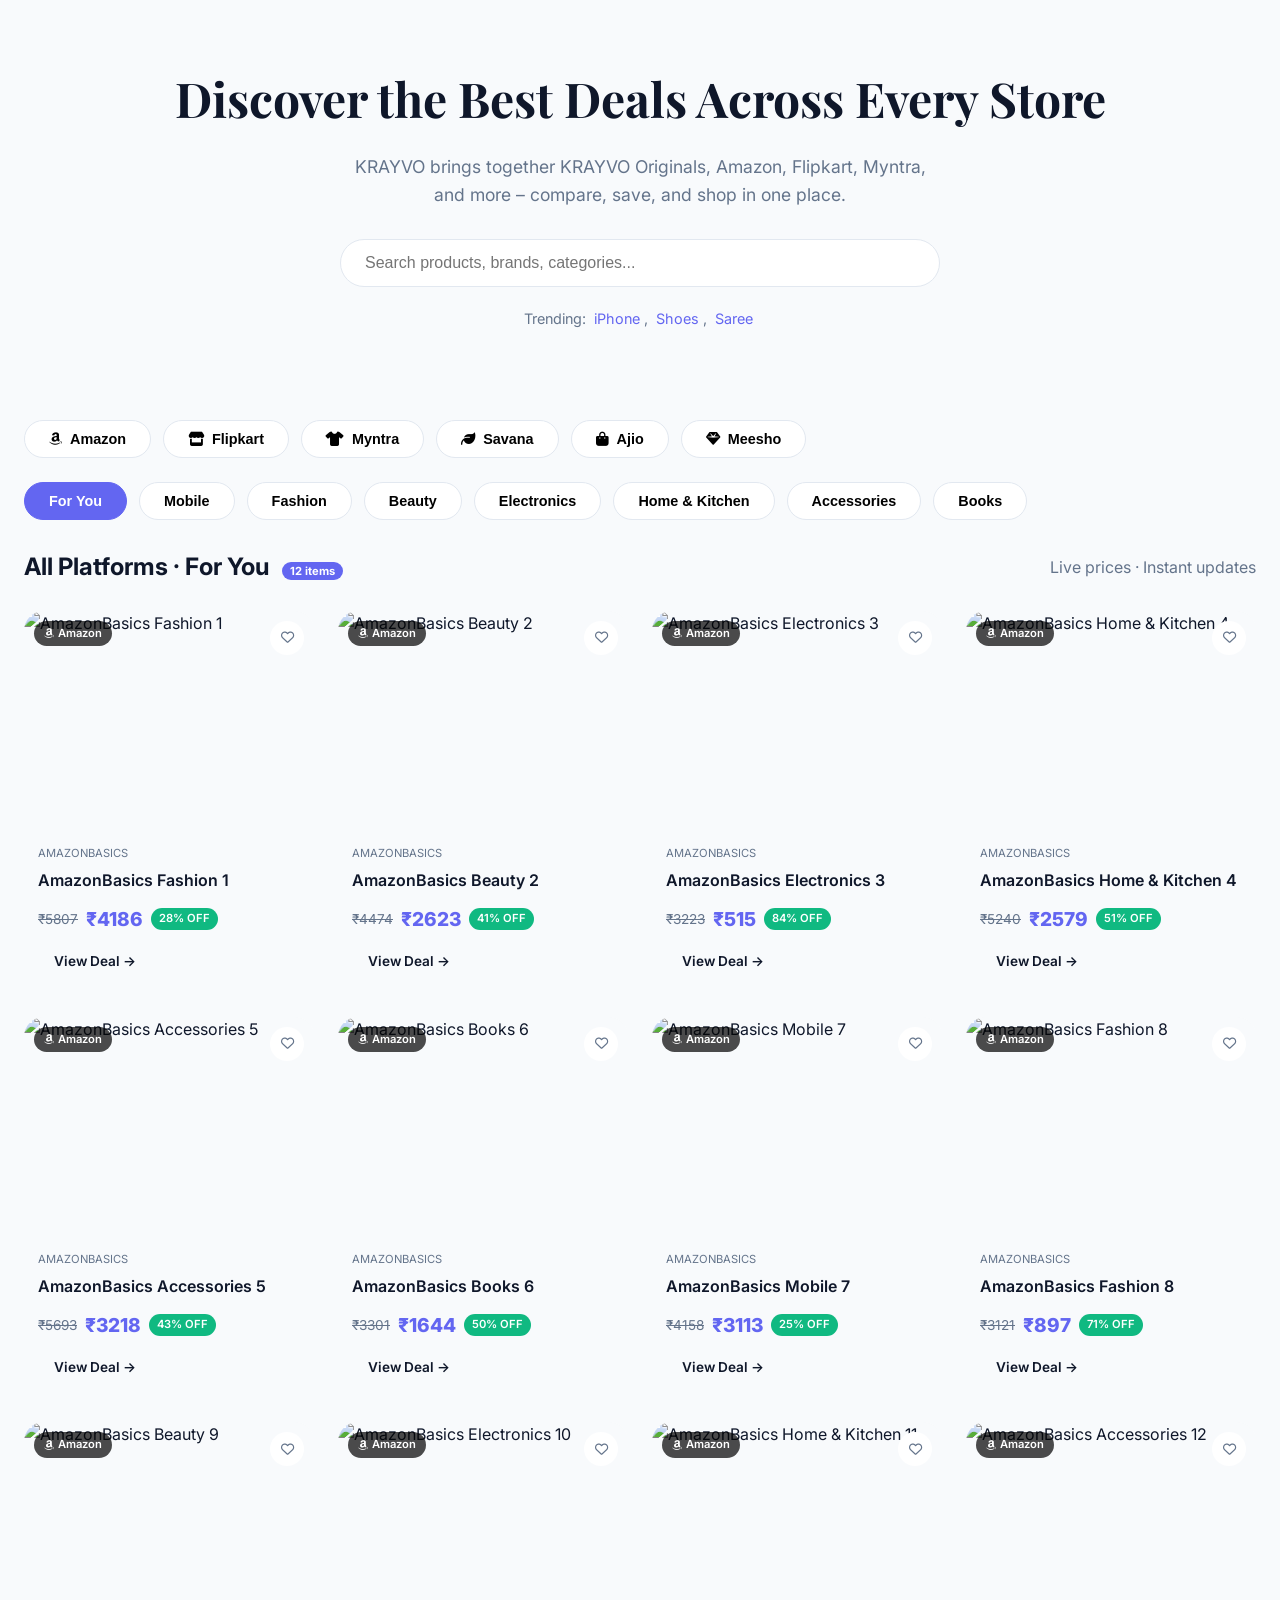
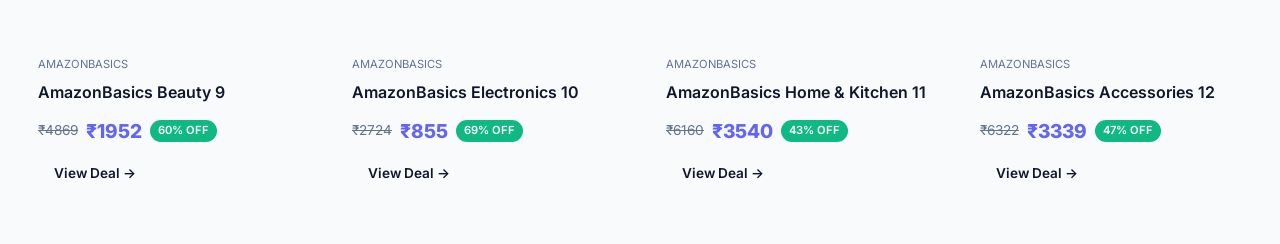
==== commit 115f8ea3: "Update and rename index.htmlj to index.html" ====
--- a/index.html
+++ b/index.html
@@ -37,7 +37,7 @@
     .overlay-top-bar .title { font-weight: 600; }
     .overlay-top-bar .actions { display: flex; gap: 8px; }
     .iframe-area {
-      flex: 1; position: relative; background: white;
+      flex: 1; position: relative; background: white; /* iframe background */
     }
     .iframe-area iframe {
       width: 100%; height: 100%; border: none;
@@ -46,6 +46,7 @@
       display: none; position: absolute; top: 0; left: 0; width: 100%; height: 100%;
       background: var(--card); flex-direction: column; align-items: center; justify-content: center;
       padding: 20px; text-align: center;
+      z-index: 2;
     }
     .iframe-fallback.active { display: flex; }
   </style>
@@ -83,20 +84,20 @@
     <div class="product-grid" id="productGrid"></div>
   </main>
 
-  <!-- Platform Overlay (hidden by default) -->
+  <!-- Platform Overlay -->
   <div class="platform-overlay" id="platformOverlay">
     <div class="overlay-top-bar">
       <button class="back-btn" onclick="closePlatformOverlay()">✕</button>
       <span class="title" id="overlayTitle">Official Store</span>
       <div class="actions">
-        <button class="btn btn-outline btn-sm" id="openInNewTabBtn">🔗 Open Directly</button>
+        <button class="btn btn-outline btn-sm" id="openInNewTabBtn">🔗 Open in New Tab</button>
       </div>
     </div>
     <div class="iframe-area">
       <iframe id="storeIframe" src="" title="Official Store"></iframe>
       <div class="iframe-fallback" id="iframeFallback">
-        <h3>⚠️ Unable to load via proxy</h3>
-        <p style="color:var(--text-muted);">The store may be blocking access. Please open directly.</p>
+        <h3>⚠️ This store cannot be displayed here</h3>
+        <p style="color:var(--text-muted);">Security settings prevent embedding. Please open in a new tab.</p>
         <button class="btn btn-primary" onclick="openInNewTabFromFallback()">Open in New Tab</button>
       </div>
     </div>
@@ -107,7 +108,7 @@
   <script src="js/firebase.js"></script>
   <script src="js/script.js"></script>
   <script>
-    // Platform data and URLs
+    // Platform data with official URLs
     const platformsList = [
       { key: 'krayvo', label: 'KRAYVO', icon: 'fas fa-crown', color: '#6366f1', url: '#' },
       { key: 'amazon', label: 'Amazon', icon: 'fab fa-amazon', color: '#FF9900', url: 'https://www.amazon.in' },
@@ -119,41 +120,39 @@
     ];
 
     let currentPlatformUrl = '';
-
-    // Open platform overlay using PROXY
+    let overlayTimeout;
+
+    // Open overlay with direct iframe
     function openPlatformOverlay(platformKey, label) {
       const plat = platformsList.find(p => p.key === platformKey);
       if (!plat || !plat.url || plat.url === '#') {
-        showToast('KRAYVO products are already on the homepage', 'info');
+        showToast('KRAYVO products are already on the homepage');
         return;
       }
       currentPlatformUrl = plat.url;
       document.getElementById('overlayTitle').textContent = label + ' Official Store';
-
-      // USING CORS PROXY – try to fetch the site
-      const proxyUrl = 'https://api.allorigins.win/raw?url=' + encodeURIComponent(plat.url);
-      document.getElementById('storeIframe').src = proxyUrl;
+      const iframe = document.getElementById('storeIframe');
+      iframe.src = plat.url; // direct URL, no proxy
       document.getElementById('iframeFallback').classList.remove('active');
       document.getElementById('platformOverlay').classList.add('active');
 
-      // Fallback: if iframe fails or shows empty, after 8 sec show fallback
-      setTimeout(() => {
-        const iframe = document.getElementById('storeIframe');
-        // Try to detect if content loaded? Not reliable. We'll just enable the fallback if still on same proxy? 
-        // But we'll show fallback only if user manually clicks? Instead, we'll add a manual button always visible (Open Directly).
-        // The fallback message will be shown after timeout if the user hasn't closed it.
+      // Fallback: after 8 seconds, if iframe still blank (likely blocked), show fallback message
+      clearTimeout(overlayTimeout);
+      overlayTimeout = setTimeout(() => {
+        // Show fallback only if overlay is still open and no user interaction
         if (document.getElementById('platformOverlay').classList.contains('active')) {
-          // You can optionally show a small hint, but we won't force it.
+          document.getElementById('iframeFallback').classList.add('active');
         }
       }, 8000);
     }
 
     function closePlatformOverlay() {
       document.getElementById('platformOverlay').classList.remove('active');
-      document.getElementById('storeIframe').src = '';
-    }
-
-    // Open in new tab directly (bypass proxy)
+      document.getElementById('storeIframe').src = ''; // stop loading
+      clearTimeout(overlayTimeout);
+    }
+
+    // "Open in New Tab" button click
     document.getElementById('openInNewTabBtn').addEventListener('click', () => {
       if (currentPlatformUrl) window.open(currentPlatformUrl, '_blank', 'noopener');
     });
@@ -162,7 +161,7 @@
       if (currentPlatformUrl) window.open(currentPlatformUrl, '_blank', 'noopener');
     }
 
-    // ========== PRODUCTS LOGIC (unchanged) ==========
+    // ========== PRODUCTS LOGIC (fully restored) ==========
     const categories = ["Mobile", "Fashion", "Beauty", "Electronics", "Home & Kitchen", "Accessories", "Books"];
     const brandNames = { krayvo:'KRAYVO', amazon:'AmazonBasics', flipkart:'Flipkart SmartBuy', myntra:'Myntra', savana:'Savana', ajio:'Ajio', meesho:'Meesho' };
 
@@ -298,6 +297,7 @@
       }
     }).catch(() => console.log('Using demo data'));
 
+    // Initial render
     renderFilters();
     renderProducts();
   </script>
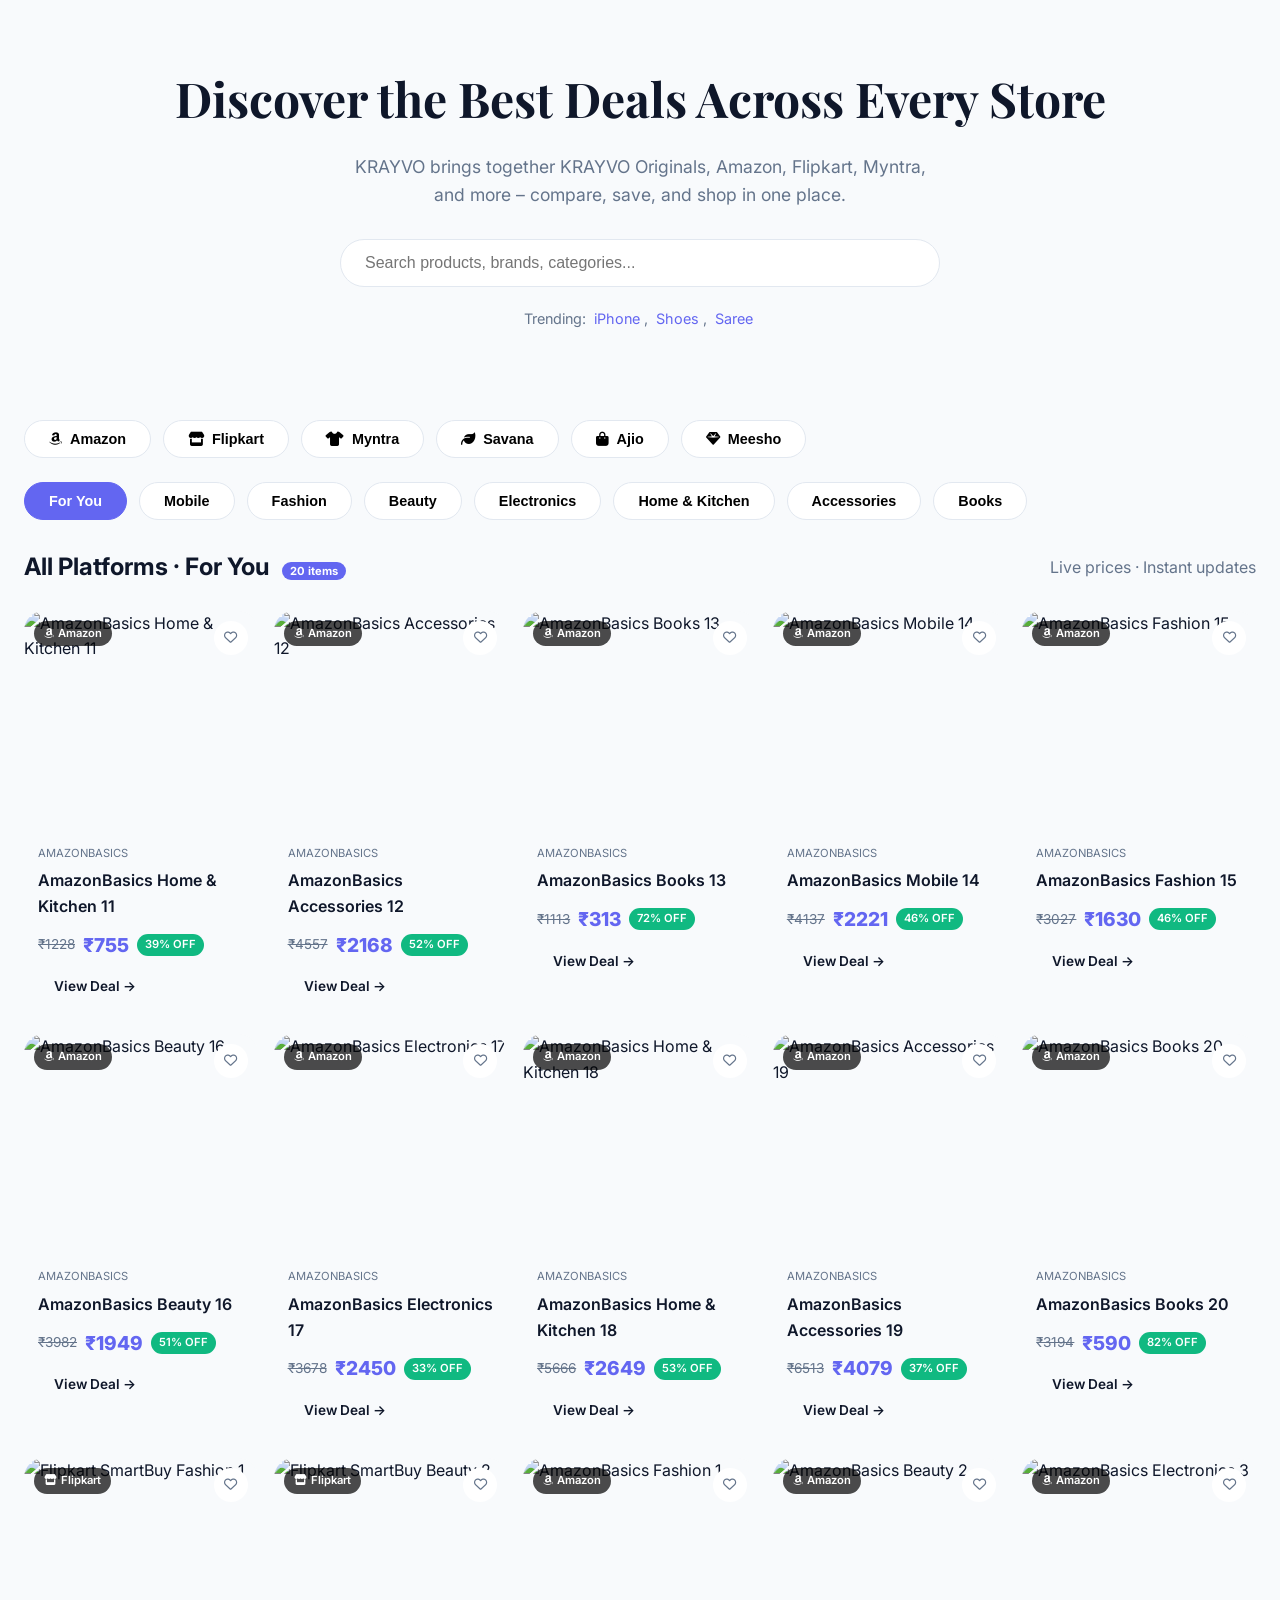
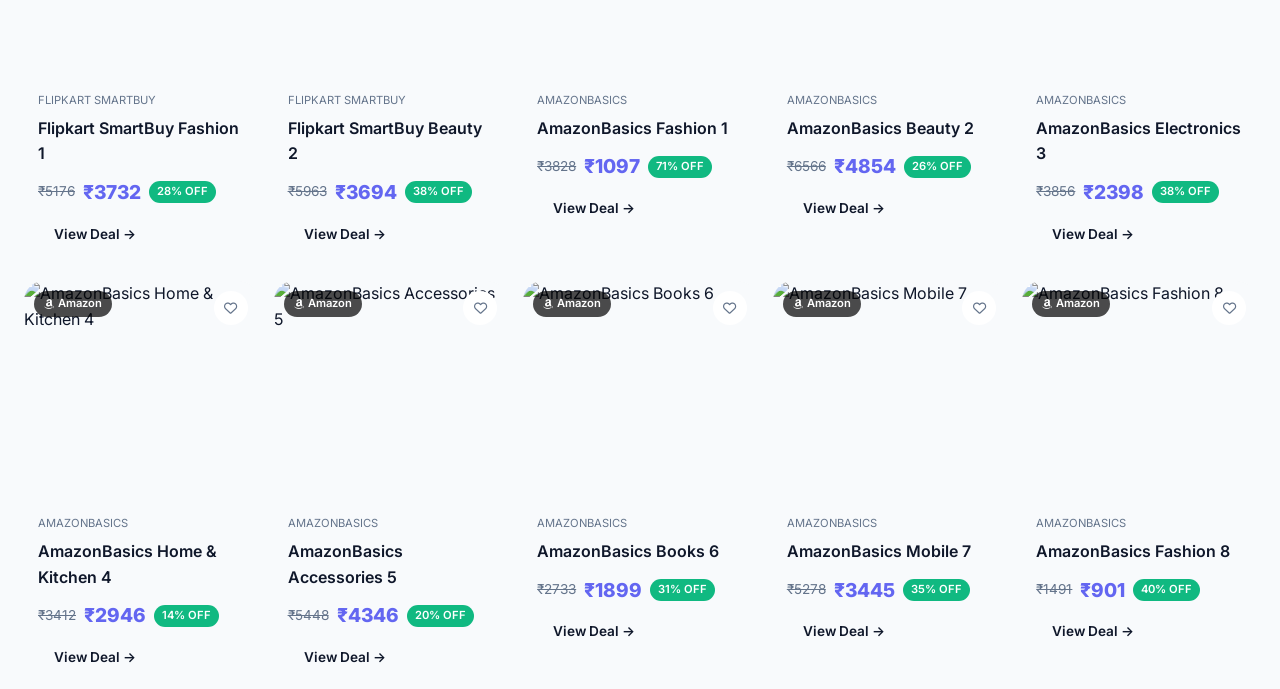
==== commit 47b5b330: "Update index.html" ====
--- a/index.html
+++ b/index.html
@@ -17,38 +17,85 @@
   <script src="https://www.gstatic.com/firebasejs/10.12.0/firebase-app-compat.js"></script>
   <script src="https://www.gstatic.com/firebasejs/10.12.0/firebase-firestore-compat.js"></script>
   <style>
-    /* Platform Overlay Styles */
-    .platform-overlay {
-      position: fixed; top: 0; left: 0; width: 100%; height: 100%;
-      background: var(--bg); z-index: 1000;
-      display: none; flex-direction: column;
-    }
-    .platform-overlay.active { display: flex; }
-    .overlay-top-bar {
-      display: flex; align-items: center; justify-content: space-between;
-      padding: 8px 20px; background: var(--card); border-bottom: 1px solid var(--border);
-    }
-    .overlay-top-bar .back-btn {
-      background: none; border: none; font-size: 1.2rem; cursor: pointer;
-      color: var(--text); padding: 8px;
-      border-radius: 8px; transition: var(--transition);
-    }
-    .overlay-top-bar .back-btn:hover { background: var(--border); }
-    .overlay-top-bar .title { font-weight: 600; }
-    .overlay-top-bar .actions { display: flex; gap: 8px; }
-    .iframe-area {
-      flex: 1; position: relative; background: white; /* iframe background */
-    }
-    .iframe-area iframe {
-      width: 100%; height: 100%; border: none;
-    }
-    .iframe-fallback {
-      display: none; position: absolute; top: 0; left: 0; width: 100%; height: 100%;
-      background: var(--card); flex-direction: column; align-items: center; justify-content: center;
-      padding: 20px; text-align: center;
-      z-index: 2;
-    }
-    .iframe-fallback.active { display: flex; }
+    /* ── Content Area (seamless) ── */
+    .content-area {
+      position: relative;
+      width: 100%;
+      min-height: 400px;
+      background: transparent;
+    }
+
+    /* Product Grid (default) */
+    .product-grid {
+      display: grid;
+      grid-template-columns: repeat(auto-fill, minmax(200px, 1fr));
+      gap: 16px;
+    }
+    @media (max-width: 640px) {
+      .product-grid {
+        grid-template-columns: repeat(2, 1fr);
+        gap: 10px;
+      }
+    }
+
+    /* Poster & Iframe containers – no borders, no shadows */
+    .platform-display {
+      display: none;
+      width: 100%;
+      background: transparent;
+      transition: opacity 0.25s ease;
+    }
+    .platform-display.active {
+      display: block;
+    }
+
+    /* Poster images – full width, responsive */
+    .platform-display img.poster-image {
+      display: block;
+      width: 100%;
+      height: auto;
+      cursor: pointer;
+    }
+
+    /* Iframe – full width, no border */
+    .platform-display iframe {
+      display: block;
+      width: 100%;
+      height: 600px;
+      border: none;
+      background: #fff;
+    }
+    @media (max-width: 640px) {
+      .platform-display iframe {
+        height: 400px;
+      }
+    }
+
+    /* Active platform button highlight */
+    .filter-btn.active-platform {
+      border: 2px solid #6366f1;
+      background: rgba(99,102,241,0.1);
+      box-shadow: 0 0 0 2px rgba(99,102,241,0.2);
+    }
+
+    /* Fallback poster inside iframe container (shown if iframe fails) */
+    .iframe-fallback-poster {
+      display: none;
+      width: 100%;
+      cursor: pointer;
+    }
+    .iframe-fallback-poster.active {
+      display: block;
+    }
+    .iframe-fallback-poster img {
+      width: 100%;
+      height: auto;
+    }
+
+    /* Ensure the content area has no extra spacing */
+    .content-area > * {
+      margin: 0;
+    }
   </style>
 </head>
 <body>
@@ -60,7 +107,7 @@
       <h1>Discover the Best Deals Across Every Store</h1>
       <p>KRAYVO brings together KRAYVO Originals, Amazon, Flipkart, Myntra, and more – compare, save, and shop in one place.</p>
       <div class="search-wrapper">
-        <input type="text" id="globalSearch" placeholder="Search products, brands, categories..." oninput="renderProducts()">
+        <input type="text" id="globalSearch" placeholder="Search products, brands, categories..." oninput="handleSearch()">
       </div>
       <div class="trending-searches">
         <span>Trending: </span>
@@ -76,92 +123,277 @@
       <div class="category-filters" id="categoryFilters"></div>
     </div>
 
-    <!-- Products Header -->
+    <!-- Products Header (kept for consistency) -->
     <div class="products-header" style="display:flex; justify-content:space-between; align-items:center; margin-bottom:24px;">
       <h2 id="sectionTitle">All Platforms · For You</h2>
       <span style="color:var(--text-muted);">Live prices · Instant updates</span>
     </div>
-    <div class="product-grid" id="productGrid"></div>
-  </main>
-
-  <!-- Platform Overlay -->
-  <div class="platform-overlay" id="platformOverlay">
-    <div class="overlay-top-bar">
-      <button class="back-btn" onclick="closePlatformOverlay()">✕</button>
-      <span class="title" id="overlayTitle">Official Store</span>
-      <div class="actions">
-        <button class="btn btn-outline btn-sm" id="openInNewTabBtn">🔗 Open in New Tab</button>
+
+    <!-- Content Area -->
+    <div class="content-area">
+      <!-- Product Grid (default) -->
+      <div class="product-grid" id="productGrid"></div>
+
+      <!-- Platform Displays (posters and iframes) -->
+      <div id="platformDisplayContainer">
+        <!-- Dynamically injected by JavaScript -->
       </div>
     </div>
-    <div class="iframe-area">
-      <iframe id="storeIframe" src="" title="Official Store"></iframe>
-      <div class="iframe-fallback" id="iframeFallback">
-        <h3>⚠️ This store cannot be displayed here</h3>
-        <p style="color:var(--text-muted);">Security settings prevent embedding. Please open in a new tab.</p>
-        <button class="btn btn-primary" onclick="openInNewTabFromFallback()">Open in New Tab</button>
-      </div>
-    </div>
-  </div>
+  </main>
 
   <div id="app-footer"></div>
 
   <script src="js/firebase.js"></script>
   <script src="js/script.js"></script>
   <script>
-    // Platform data with official URLs
+    // ─── PLATFORM CONFIG ────────────────────────────────────────────
     const platformsList = [
       { key: 'krayvo', label: 'KRAYVO', icon: 'fas fa-crown', color: '#6366f1', url: '#' },
-      { key: 'amazon', label: 'Amazon', icon: 'fab fa-amazon', color: '#FF9900', url: 'https://www.amazon.in' },
-      { key: 'flipkart', label: 'Flipkart', icon: 'fas fa-store', color: '#2874f0', url: 'https://www.flipkart.com' },
-      { key: 'myntra', label: 'Myntra', icon: 'fas fa-tshirt', color: '#e91e63', url: 'https://www.myntra.com' },
-      { key: 'savana', label: 'Savana', icon: 'fas fa-leaf', color: '#2e7d32', url: 'https://www.savana.com' },
-      { key: 'ajio', label: 'Ajio', icon: 'fas fa-shopping-bag', color: '#f97316', url: 'https://www.ajio.com' },
-      { key: 'meesho', label: 'Meesho', icon: 'fas fa-gem', color: '#f54d2e', url: 'https://www.meesho.com' }
+      { key: 'amazon', label: 'Amazon', icon: 'fab fa-amazon', color: '#FF9900', url: 'https://amazon.in' },
+      { key: 'flipkart', label: 'Flipkart', icon: 'fas fa-store', color: '#2874f0', url: 'https://flipkart.com' },
+      { key: 'myntra', label: 'Myntra', icon: 'fas fa-tshirt', color: '#e91e63', url: 'https://myntra.com' },
+      { key: 'savana', label: 'Savana', icon: 'fas fa-leaf', color: '#2e7d32', url: 'https://savana.com' },
+      { key: 'ajio', label: 'Ajio', icon: 'fas fa-shopping-bag', color: '#f97316', url: 'https://ajo.com' },   // note: ajo.com as per spec
+      { key: 'meesho', label: 'Meesho', icon: 'fas fa-gem', color: '#f54d2e', url: 'https://meesho.com' }
     ];
 
-    let currentPlatformUrl = '';
-    let overlayTimeout;
-
-    // Open overlay with direct iframe
-    function openPlatformOverlay(platformKey, label) {
+    // Define display type per platform
+    const platformDisplayType = {
+      amazon: 'poster',
+      flipkart: 'iframe',
+      myntra: 'poster',
+      savana: 'iframe',
+      ajio: 'poster',
+      meesho: 'poster'
+    };
+
+    // ─── STATE ──────────────────────────────────────────────────────
+    let activePlatform = null;          // 'amazon', 'flipkart', etc.
+    let allProducts = [];
+    let currentCategory = 'For You';
+
+    // ─── POSTER MOCKUP GENERATOR ──────────────────────────────────
+    function generatePosterHTML(platformKey) {
       const plat = platformsList.find(p => p.key === platformKey);
-      if (!plat || !plat.url || plat.url === '#') {
-        showToast('KRAYVO products are already on the homepage');
+      if (!plat) return '';
+      const label = plat.label;
+      const icon = plat.icon;
+      const color = plat.color;
+      // Dummy product items (8 items)
+      const dummyItems = Array.from({ length: 8 }, (_, i) => `
+        <div class="poster-product" style="background:#fff; border-radius:8px; padding:8px; text-align:center; box-shadow:0 1px 3px rgba(0,0,0,0.06);">
+          <div style="height:80px; background:#eef2f7; border-radius:4px; margin-bottom:6px;"></div>
+          <div style="font-weight:500; font-size:0.8rem;">${label} Item ${i+1}</div>
+          <div style="color:#1e2a3a; font-weight:600;">₹${Math.floor(Math.random()*5000+500)}</div>
+        </div>
+      `).join('');
+
+      return `
+        <div class="platform-display poster-display" data-platform="${platformKey}" style="cursor:pointer;">
+          <div style="max-width:1200px; margin:0 auto; padding:0;">
+            <!-- Header -->
+            <div style="display:flex; align-items:center; justify-content:space-between; padding:12px 0; border-bottom:1px solid #eaeef2; flex-wrap:wrap; gap:8px;">
+              <div style="font-size:1.5rem; font-weight:700; display:flex; align-items:center; gap:8px;">
+                <i class="${icon}" style="color:${color};"></i> ${label}
+              </div>
+              <div style="flex:1 1 200px; background:#f1f3f6; border-radius:30px; padding:6px 16px; color:#777; display:flex; align-items:center; gap:10px; font-size:0.9rem;">
+                <i class="fas fa-search"></i> <span>Search ${label}...</span>
+              </div>
+              <div><i class="fas fa-user"></i> <i class="fas fa-shopping-cart" style="margin-left:12px;"></i></div>
+            </div>
+            <!-- Nav -->
+            <div style="display:flex; gap:16px; font-size:0.85rem; color:#1e2a3a; padding:10px 0; border-bottom:1px solid #eaeef2; flex-wrap:wrap;">
+              <span>Electronics</span> <span>Fashion</span> <span>Home</span> <span>Beauty</span> <span>Mobiles</span> <span>Books</span>
+            </div>
+            <!-- Banner -->
+            <div style="margin:16px 0; height:120px; background:linear-gradient(135deg, #e0e7ef, #cbd5e1); border-radius:10px; display:flex; align-items:center; justify-content:center; color:#1e2a3a; font-weight:600;">
+              🔥 Big ${label} Sale – Up to 70% Off
+            </div>
+            <!-- Products -->
+            <div style="display:grid; grid-template-columns:repeat(auto-fill, minmax(140px,1fr)); gap:12px; margin:16px 0;">
+              ${dummyItems}
+            </div>
+            <!-- Footer -->
+            <div style="border-top:1px solid #eaeef2; padding:16px 0 8px; display:flex; justify-content:space-between; flex-wrap:wrap; gap:12px; color:#5f6c80; font-size:0.75rem;">
+              <div style="display:flex; gap:20px;">
+                <span>About</span> <span>Contact</span> <span>Terms</span> <span>Privacy</span>
+              </div>
+              <span>© 2026 ${label} – All rights reserved</span>
+            </div>
+          </div>
+        </div>
+      `;
+    }
+
+    // ─── INIT DISPLAY CONTAINER ──────────────────────────────────
+    function initPlatformDisplays() {
+      const container = document.getElementById('platformDisplayContainer');
+      // For each platform that is not 'krayvo', generate its display
+      const html = platformsList
+        .filter(p => p.key !== 'krayvo')
+        .map(p => {
+          const type = platformDisplayType[p.key] || 'poster';
+          if (type === 'poster') {
+            return generatePosterHTML(p.key);
+          } else {
+            // iframe type – we'll generate a container with iframe and fallback
+            return `
+              <div class="platform-display iframe-display" data-platform="${p.key}" style="position:relative;">
+                <iframe src="${p.url}" allow="accelerometer; autoplay; clipboard-write; encrypted-media; gyroscope; picture-in-picture" allowfullscreen></iframe>
+                <!-- Fallback poster (hidden by default) -->
+                <div class="iframe-fallback-poster" style="position:absolute; top:0; left:0; width:100%; height:100%; background:#fff; cursor:pointer; display:none;">
+                  ${generatePosterHTML(p.key)}
+                </div>
+              </div>
+            `;
+          }
+        })
+        .join('');
+      container.innerHTML = html;
+
+      // Attach click listeners for poster displays (redirect to real URL)
+      document.querySelectorAll('.poster-display').forEach(el => {
+        const platformKey = el.dataset.platform;
+        const plat = platformsList.find(p => p.key === platformKey);
+        if (!plat) return;
+        el.addEventListener('click', () => {
+          if (plat.url && plat.url !== '#') {
+            window.open(plat.url, '_blank');
+          }
+        });
+      });
+
+      // For iframe displays, handle iframe load errors and fallback
+      document.querySelectorAll('.iframe-display').forEach(containerEl => {
+        const iframe = containerEl.querySelector('iframe');
+        const fallback = containerEl.querySelector('.iframe-fallback-poster');
+        const platformKey = containerEl.dataset.platform;
+        const plat = platformsList.find(p => p.key === platformKey);
+        if (!plat) return;
+
+        // If iframe fails to load, show fallback poster
+        iframe.addEventListener('error', () => {
+          iframe.style.display = 'none';
+          fallback.style.display = 'block';
+          // Make fallback clickable to open URL
+          fallback.addEventListener('click', () => {
+            if (plat.url && plat.url !== '#') {
+              window.open(plat.url, '_blank');
+            }
+          });
+        });
+
+        // Also, if after 5 seconds the iframe hasn't loaded (still blank), we can check contentWindow? 
+        // But we'll rely on error event; some sites block without error, but we can also try to detect if contentWindow is null.
+        // We'll add a timeout to check if iframe content is accessible, but for simplicity, we'll rely on error.
+        // Additionally, we can provide a manual fallback: if user clicks on the iframe area and it's not loaded, we can redirect.
+        // But we'll keep it simple.
+      });
+    }
+    initPlatformDisplays();
+
+    // ─── SHOW / HIDE CONTENT ──────────────────────────────────────
+    function showContent(type, platformKey) {
+      // Hide everything
+      document.getElementById('productGrid').style.display = 'none';
+      document.querySelectorAll('.platform-display').forEach(el => el.classList.remove('active'));
+
+      if (type === 'products') {
+        document.getElementById('productGrid').style.display = 'grid';
         return;
       }
-      currentPlatformUrl = plat.url;
-      document.getElementById('overlayTitle').textContent = label + ' Official Store';
-      const iframe = document.getElementById('storeIframe');
-      iframe.src = plat.url; // direct URL, no proxy
-      document.getElementById('iframeFallback').classList.remove('active');
-      document.getElementById('platformOverlay').classList.add('active');
-
-      // Fallback: after 8 seconds, if iframe still blank (likely blocked), show fallback message
-      clearTimeout(overlayTimeout);
-      overlayTimeout = setTimeout(() => {
-        // Show fallback only if overlay is still open and no user interaction
-        if (document.getElementById('platformOverlay').classList.contains('active')) {
-          document.getElementById('iframeFallback').classList.add('active');
+
+      // Show the appropriate display
+      const display = document.querySelector(`.platform-display[data-platform="${platformKey}"]`);
+      if (display) {
+        display.classList.add('active');
+        // If it's an iframe display, ensure iframe is visible and fallback hidden
+        if (display.classList.contains('iframe-display')) {
+          const iframe = display.querySelector('iframe');
+          const fallback = display.querySelector('.iframe-fallback-poster');
+          if (iframe) iframe.style.display = 'block';
+          if (fallback) fallback.style.display = 'none';
         }
-      }, 8000);
-    }
-
-    function closePlatformOverlay() {
-      document.getElementById('platformOverlay').classList.remove('active');
-      document.getElementById('storeIframe').src = ''; // stop loading
-      clearTimeout(overlayTimeout);
-    }
-
-    // "Open in New Tab" button click
-    document.getElementById('openInNewTabBtn').addEventListener('click', () => {
-      if (currentPlatformUrl) window.open(currentPlatformUrl, '_blank', 'noopener');
-    });
-
-    function openInNewTabFromFallback() {
-      if (currentPlatformUrl) window.open(currentPlatformUrl, '_blank', 'noopener');
-    }
-
-    // ========== PRODUCTS LOGIC (fully restored) ==========
+      }
+    }
+
+    // ─── PLATFORM CLICK HANDLER ──────────────────────────────────
+    function showPlatform(platformKey) {
+      // If already active, we could deselect (toggle off) – but we'll keep it selected.
+      // If same platform clicked, do nothing (or we could hide and show products? We'll keep it as is).
+      if (activePlatform === platformKey) return;
+
+      activePlatform = platformKey;
+      const type = platformDisplayType[platformKey] || 'poster';
+      if (type === 'poster' || type === 'iframe') {
+        showContent('platform', platformKey);
+      }
+      updateActiveButton();
+      // Update section title to reflect platform
+      const plat = platformsList.find(p => p.key === platformKey);
+      if (plat) {
+        document.getElementById('sectionTitle').innerHTML = `${plat.label} · Live Store`;
+      }
+    }
+
+    // ─── RESET TO PRODUCTS ────────────────────────────────────────
+    function resetToProducts() {
+      activePlatform = null;
+      showContent('products');
+      updateActiveButton();
+      document.getElementById('sectionTitle').innerHTML = `All Platforms · For You <span style="background:var(--primary); color:white; padding:2px 8px; border-radius:20px; font-size:0.7rem; margin-left:8px;">${document.querySelectorAll('.product-card').length} items</span>`;
+    }
+
+    // ─── UPDATE ACTIVE BUTTON ────────────────────────────────────
+    function updateActiveButton() {
+      document.querySelectorAll('.platform-filters .filter-btn').forEach(btn => {
+        btn.classList.remove('active-platform');
+        if (btn.dataset.platform === activePlatform) {
+          btn.classList.add('active-platform');
+        }
+      });
+    }
+
+    // ─── CATEGORY & SEARCH HANDLING ──────────────────────────────
+    window.switchCategory = (cat) => {
+      currentCategory = cat;
+      resetToProducts();
+      renderFilters();
+      renderProducts();
+    };
+
+    function handleSearch() {
+      if (activePlatform) {
+        resetToProducts();
+      }
+      renderProducts();
+    }
+
+    window.setSearch = (term) => {
+      document.getElementById('globalSearch').value = term;
+      handleSearch();
+    };
+
+    // ─── FILTERS RENDERING ──────────────────────────────────────
+    function renderFilters() {
+      const platContainer = document.getElementById('platformFilters');
+      platContainer.innerHTML = platformsList.map(p => {
+        const isKrayvo = p.key === 'krayvo';
+        return `<button class="filter-btn" data-platform="${p.key}" onclick="${isKrayvo ? 'showToast(\'KRAYVO products are already on the homepage\', \'info\')' : `showPlatform('${p.key}')`}">
+          <i class="${p.icon}"></i> ${p.label}
+        </button>`;
+      }).join('');
+
+      const catContainer = document.getElementById('categoryFilters');
+      const allCats = ['For You', ...categories];
+      catContainer.innerHTML = allCats.map(c =>
+        `<button class="filter-btn ${currentCategory === c ? 'active' : ''}" onclick="switchCategory('${c}')">${c}</button>`
+      ).join('');
+
+      updateActiveButton();
+    }
+
+    // ─── PRODUCT DATA & RENDERING ────────────────────────────────
     const categories = ["Mobile", "Fashion", "Beauty", "Electronics", "Home & Kitchen", "Accessories", "Books"];
     const brandNames = { krayvo:'KRAYVO', amazon:'AmazonBasics', flipkart:'Flipkart SmartBuy', myntra:'Myntra', savana:'Savana', ajio:'Ajio', meesho:'Meesho' };
 
@@ -186,8 +418,7 @@
       }
     });
 
-    let allProducts = [...DEMO_PRODUCTS];
-    let currentCategory = 'For You';
+    allProducts = [...DEMO_PRODUCTS];
 
     function renderProducts() {
       const search = document.getElementById('globalSearch').value.toLowerCase().trim();
@@ -241,35 +472,12 @@
         `;
       }).join('');
 
-      document.getElementById('sectionTitle').innerHTML = `All Platforms ${currentCategory !== 'For You' ? '· ' + currentCategory : '· For You'} <span style="background:var(--primary); color:white; padding:2px 8px; border-radius:20px; font-size:0.7rem; margin-left:8px;">${filtered.length} items</span>`;
-    }
-
-    function renderFilters() {
-      const platContainer = document.getElementById('platformFilters');
-      platContainer.innerHTML = platformsList.map(p =>
-        `<button class="filter-btn" onclick="openPlatformOverlay('${p.key}', '${p.label}')">
-          <i class="${p.icon}"></i> ${p.label}
-        </button>`
-      ).join('');
-
-      const catContainer = document.getElementById('categoryFilters');
-      const allCats = ['For You', ...categories];
-      catContainer.innerHTML = allCats.map(c =>
-        `<button class="filter-btn ${currentCategory === c ? 'active' : ''}" onclick="switchCategory('${c}')">${c}</button>`
-      ).join('');
-    }
-
-    window.switchCategory = (cat) => {
-      currentCategory = cat;
-      renderFilters();
-      renderProducts();
-    };
-
-    window.setSearch = (term) => {
-      document.getElementById('globalSearch').value = term;
-      renderProducts();
-    };
-
+      if (!activePlatform) {
+        document.getElementById('sectionTitle').innerHTML = `All Platforms ${currentCategory !== 'For You' ? '· ' + currentCategory : '· For You'} <span style="background:var(--primary); color:white; padding:2px 8px; border-radius:20px; font-size:0.7rem; margin-left:8px;">${filtered.length} items</span>`;
+      }
+    }
+
+    // ─── OTHER FUNCTIONS ────────────────────────────────────────────
     window.toggleWishlist = (pid) => {
       let wishlist = JSON.parse(localStorage.getItem('krayvo_wishlist')) || [];
       if (wishlist.includes(pid)) {
@@ -282,7 +490,7 @@
       localStorage.setItem('krayvo_wishlist', JSON.stringify(wishlist));
     };
 
-    // Sync Firestore
+    // ─── SYNC FIRESTORE ──────────────────────────────────────────
     db.collection('products').orderBy('createdAt', 'desc').get().then(snap => {
       if (!snap.empty) {
         const firestoreProducts = snap.docs.map(doc => ({ id: doc.id, ...doc.data() }));
@@ -297,9 +505,11 @@
       }
     }).catch(() => console.log('Using demo data'));
 
-    // Initial render
+    // ─── INIT ──────────────────────────────────────────────────────
     renderFilters();
     renderProducts();
+    // Ensure product grid is visible initially
+    showContent('products');
   </script>
 </body>
 </html>
